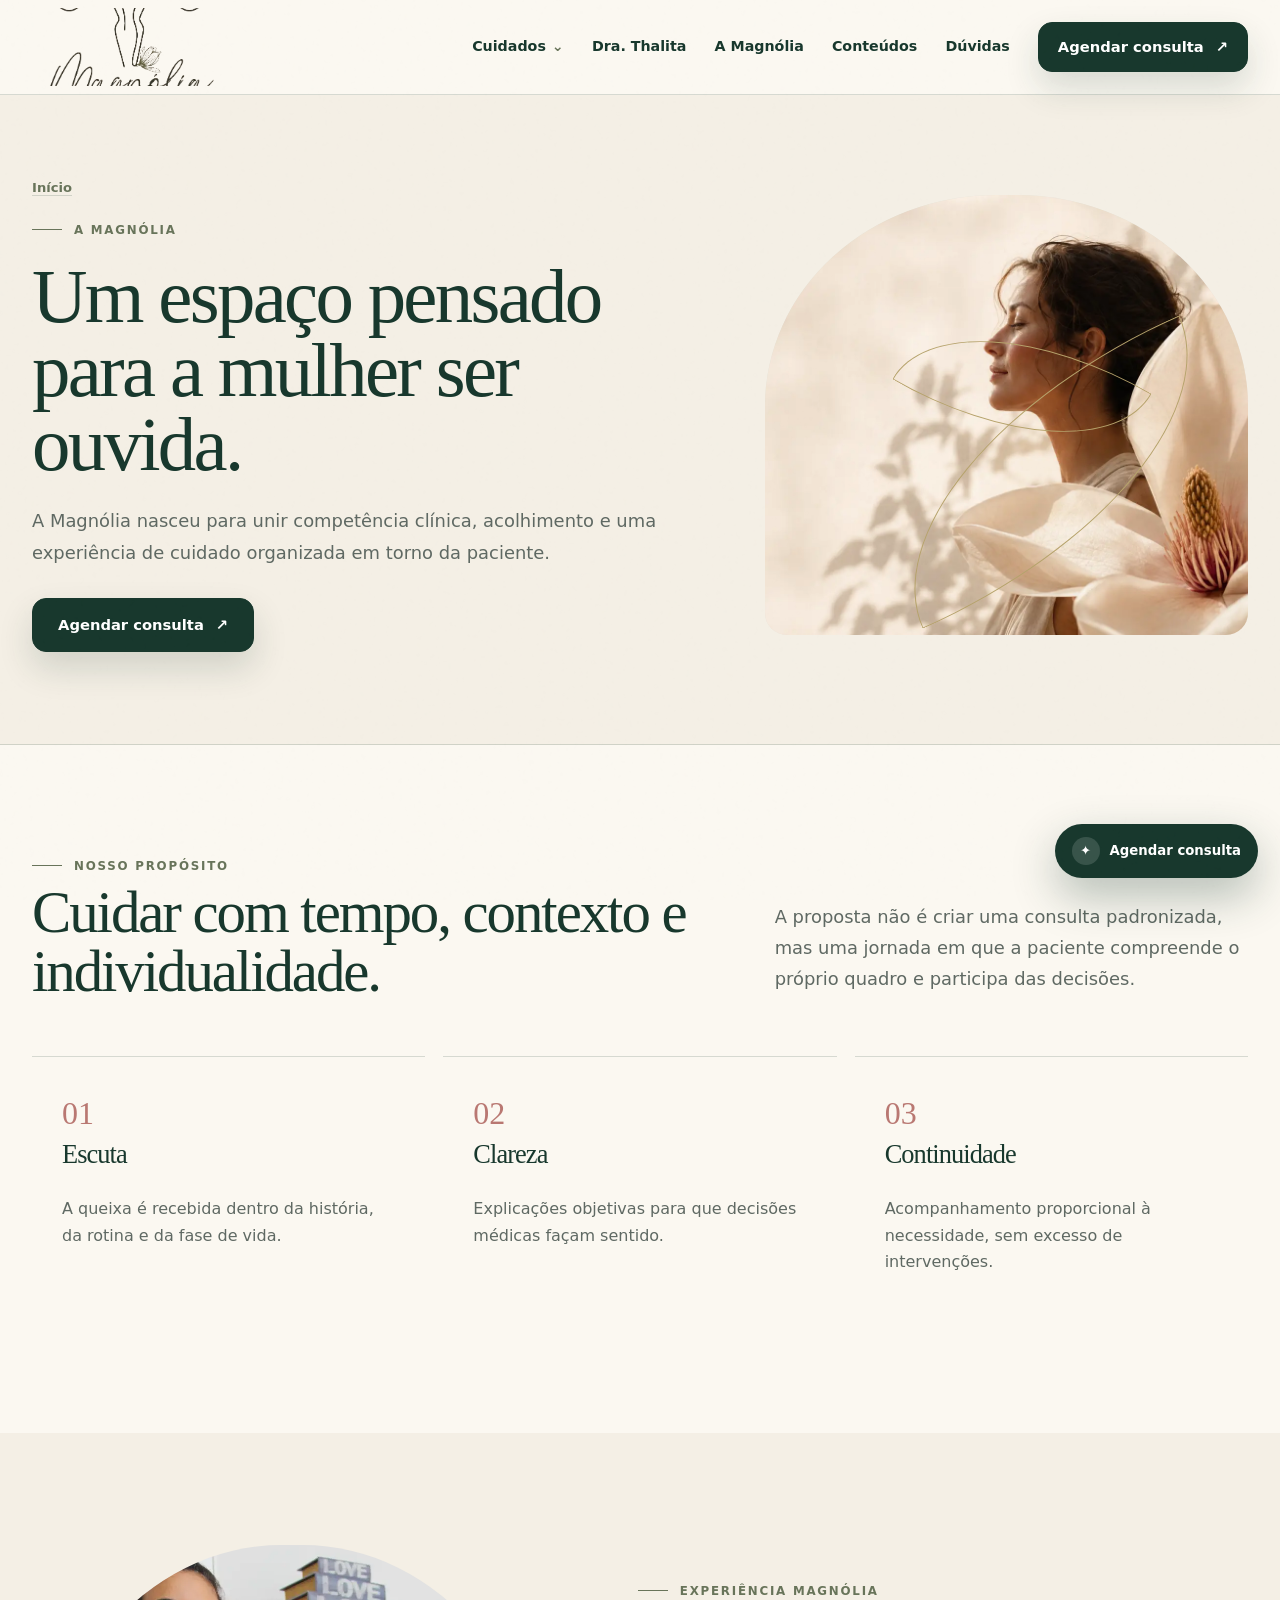
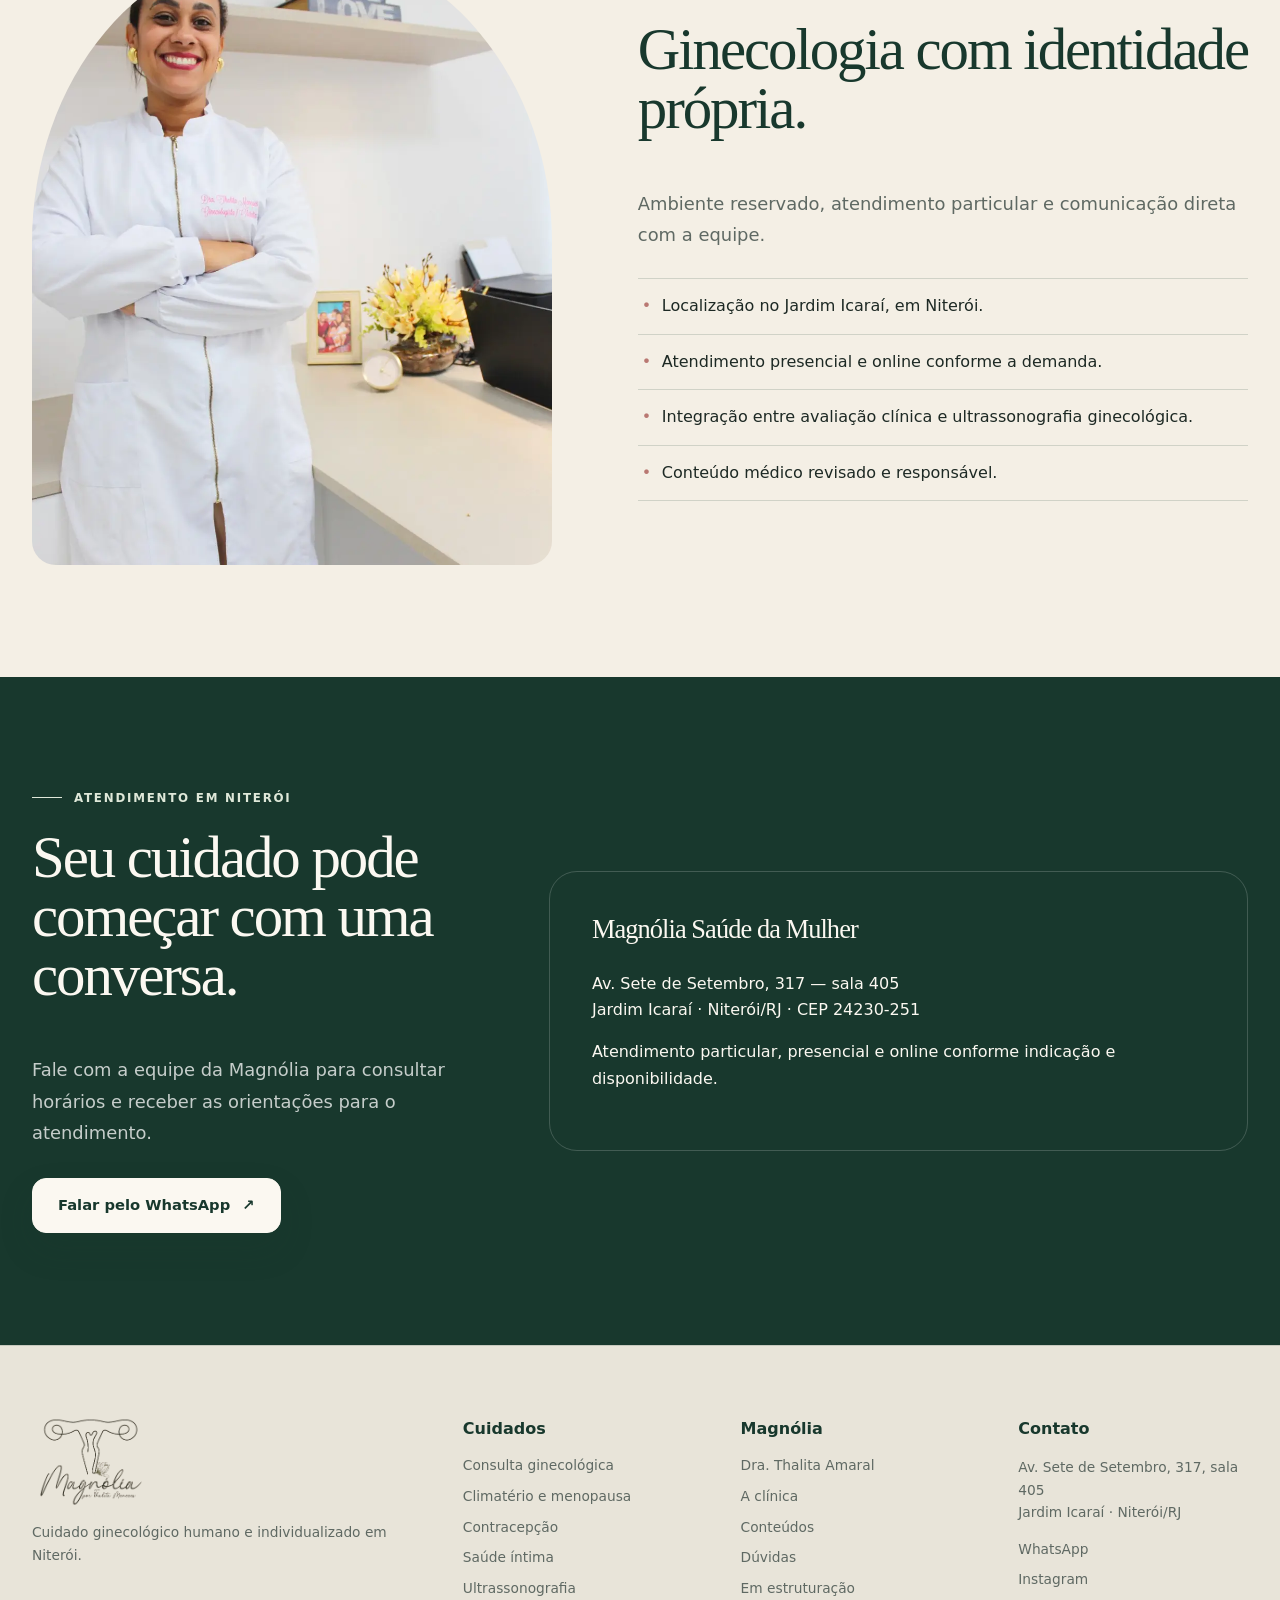
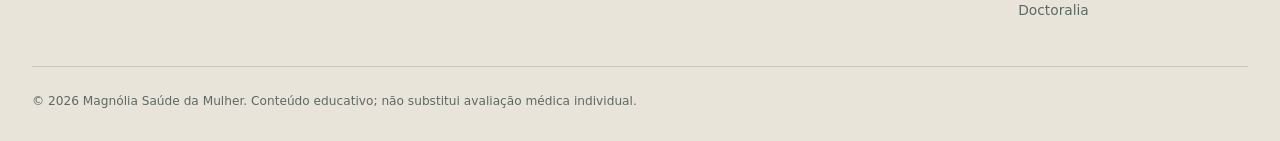
==== a-magnolia/index.html @ c6a6a54b "feat: prototipo botanico completo 2026" ====
<!doctype html>
<html lang="pt-BR">
<head>
  <meta charset="utf-8">
  <meta name="viewport" content="width=device-width, initial-scale=1">
  <title>A Magnólia Saúde da Mulher | Niterói</title>
  <meta name="description" content="Conheça a Magnólia Saúde da Mulher, clínica ginecológica em Niterói criada para oferecer cuidado humano, claro e individualizado.">
  <meta name="robots" content="index, follow">
  <meta name="theme-color" content="#18382d">
  <link rel="canonical" href="https://magnoliasdm.com.br/a-magnolia/">
  <link rel="icon" href="/favicon.svg" type="image/svg+xml">
  <link rel="stylesheet" href="/assets/site.css">
  
</head>
<body>

  <header class="site-header">
    <div class="shell nav-bar">
      <a class="brand" href="/" aria-label="Magnólia — Saúde da Mulher, página inicial">
        <img src="/log_marca_contorno.png" alt="Magnólia por Thalita Menezes" width="527" height="413">
      </a>
      <nav class="desktop-nav" aria-label="Navegação principal">
        <details class="nav-dropdown">
          <summary>Cuidados</summary>
          <div class="nav-dropdown-menu">
            <a href="/cuidados/">Todos os cuidados</a>
            <a href="/cuidados/consulta-ginecologica/">Consulta ginecológica</a>
            <a href="/cuidados/climaterio-menopausa/">Climatério e menopausa</a>
            <a href="/cuidados/contracepcao/">Contracepção</a>
            <a href="/cuidados/saude-intima/">Saúde íntima</a>
            <a href="/cuidados/ultrassonografia/">Ultrassonografia</a>
          </div>
        </details>
        <a href="/dra-thalita-amaral/">Dra. Thalita</a>
        <a href="/a-magnolia/">A Magnólia</a>
        <a href="/conteudos/">Conteúdos</a>
        <a href="/duvidas/">Dúvidas</a>
      </nav>
      <a class="button button--small" href="https://wa.me/5521990368159?text=Ol%C3%A1%2C%20gostaria%20de%20agendar%20uma%20consulta%20com%20a%20Dra.%20Thalita." target="_blank" rel="noopener noreferrer">Agendar consulta <span aria-hidden="true">↗</span></a>
      <button class="mobile-toggle" type="button" data-menu-button aria-expanded="false" aria-controls="mobile-menu">Menu</button>
    </div>
    <nav class="mobile-panel" id="mobile-menu" data-mobile-panel aria-label="Navegação em dispositivos móveis">
      <a href="/cuidados/">Cuidados</a>
      <a href="/dra-thalita-amaral/">Dra. Thalita</a>
      <a href="/a-magnolia/">A Magnólia</a>
      <a href="/conteudos/">Conteúdos</a>
      <a href="/duvidas/">Dúvidas</a>
      <a href="/em-estruturacao/">Em estruturação</a>
      <a href="https://wa.me/5521990368159?text=Ol%C3%A1%2C%20gostaria%20de%20agendar%20uma%20consulta%20com%20a%20Dra.%20Thalita." target="_blank" rel="noopener noreferrer">Agendar consulta</a>
    </nav>
  </header>
<main><section class="page-hero">
    <div class="shell page-hero-grid">
      <div data-reveal>
        <div class="breadcrumb"><a href="/">Início</a></div>
        <p class="eyebrow">A Magnólia</p>
        <h1>Um espaço pensado para a mulher ser ouvida.</h1>
        <p class="lead">A Magnólia nasceu para unir competência clínica, acolhimento e uma experiência de cuidado organizada em torno da paciente.</p>
        <div class="actions"><a class="button" href="https://wa.me/5521990368159?text=Ol%C3%A1%2C%20gostaria%20de%20agendar%20uma%20consulta%20com%20a%20Dra.%20Thalita." target="_blank" rel="noopener noreferrer">Agendar consulta <span aria-hidden="true">↗</span></a></div>
      </div>
      <div class="page-hero-visual" data-reveal><img src="/hero-sensorial.webp" alt="" width="900" height="900"></div>
    </div>
  </section>
    <section class="section"><div class="shell heading-row"><div><p class="eyebrow">Nosso propósito</p><h2>Cuidar com tempo, contexto e individualidade.</h2></div><p class="lead">A proposta não é criar uma consulta padronizada, mas uma jornada em que a paciente compreende o próprio quadro e participa das decisões.</p></div><div class="shell values-grid"><div class="value-card" data-reveal><span>01</span><h3>Escuta</h3><p class="muted">A queixa é recebida dentro da história, da rotina e da fase de vida.</p></div><div class="value-card" data-reveal><span>02</span><h3>Clareza</h3><p class="muted">Explicações objetivas para que decisões médicas façam sentido.</p></div><div class="value-card" data-reveal><span>03</span><h3>Continuidade</h3><p class="muted">Acompanhamento proporcional à necessidade, sem excesso de intervenções.</p></div></div></section>
    <section class="section section--soft"><div class="shell about-grid"><div class="about-photo" data-reveal><img src="/dra-thalita.webp" alt="Dra. Thalita Amaral no espaço da Magnólia" width="999" height="1500" loading="lazy"></div><div data-reveal><p class="eyebrow">Experiência Magnólia</p><h2>Ginecologia com identidade própria.</h2><p class="lead">Ambiente reservado, atendimento particular e comunicação direta com a equipe.</p><ul class="fact-list"><li>Localização no Jardim Icaraí, em Niterói.</li><li>Atendimento presencial e online conforme a demanda.</li><li>Integração entre avaliação clínica e ultrassonografia ginecológica.</li><li>Conteúdo médico revisado e responsável.</li></ul></div></div></section>
    <section class="section section--forest">
    <div class="shell contact-grid">
      <div data-reveal>
        <p class="eyebrow eyebrow--light">Atendimento em Niterói</p>
        <h2>Seu cuidado pode começar com uma conversa.</h2>
        <p class="lead">Fale com a equipe da Magnólia para consultar horários e receber as orientações para o atendimento.</p>
        <div class="actions"><a class="button button--light" href="https://wa.me/5521990368159?text=Ol%C3%A1%2C%20gostaria%20de%20agendar%20uma%20consulta%20com%20a%20Dra.%20Thalita." target="_blank" rel="noopener noreferrer">Falar pelo WhatsApp <span aria-hidden="true">↗</span></a></div>
      </div>
      <div class="contact-card" data-reveal>
        <h3>Magnólia Saúde da Mulher</h3>
        <p>Av. Sete de Setembro, 317 — sala 405<br>Jardim Icaraí · Niterói/RJ · CEP 24230-251</p>
        <p>Atendimento particular, presencial e online conforme indicação e disponibilidade.</p>
      </div>
    </div>
  </section></main>

  <footer class="site-footer">
    <div class="shell footer-grid">
      <div class="footer-brand">
        <img src="/log_marca_contorno.png" alt="Magnólia por Thalita Menezes" width="527" height="413" loading="lazy">
        <p>Cuidado ginecológico humano e individualizado em Niterói.</p>
      </div>
      <div>
        <strong>Cuidados</strong>
        <div class="footer-links">
          <a href="/cuidados/consulta-ginecologica/">Consulta ginecológica</a>
          <a href="/cuidados/climaterio-menopausa/">Climatério e menopausa</a>
          <a href="/cuidados/contracepcao/">Contracepção</a>
          <a href="/cuidados/saude-intima/">Saúde íntima</a>
          <a href="/cuidados/ultrassonografia/">Ultrassonografia</a>
        </div>
      </div>
      <div>
        <strong>Magnólia</strong>
        <div class="footer-links">
          <a href="/dra-thalita-amaral/">Dra. Thalita Amaral</a>
          <a href="/a-magnolia/">A clínica</a>
          <a href="/conteudos/">Conteúdos</a>
          <a href="/duvidas/">Dúvidas</a>
          <a href="/em-estruturacao/">Em estruturação</a>
        </div>
      </div>
      <div>
        <strong>Contato</strong>
        <p>Av. Sete de Setembro, 317, sala 405<br>Jardim Icaraí · Niterói/RJ</p>
        <div class="footer-links">
          <a href="https://wa.me/5521990368159?text=Ol%C3%A1%2C%20gostaria%20de%20agendar%20uma%20consulta%20com%20a%20Dra.%20Thalita." target="_blank" rel="noopener noreferrer">WhatsApp</a>
          <a href="https://www.instagram.com/magnoliaporthalita" target="_blank" rel="noopener noreferrer">Instagram</a>
          <a href="https://www.doctoralia.com.br/thalita-menezes-2/ginecologista/niteroi" target="_blank" rel="noopener noreferrer">Doctoralia</a>
        </div>
      </div>
    </div>
    <div class="shell footer-legal">© <span data-year>2026</span> Magnólia Saúde da Mulher. Conteúdo educativo; não substitui avaliação médica individual.</div>
  </footer>
  <a class="floating-whatsapp" href="https://wa.me/5521990368159?text=Ol%C3%A1%2C%20gostaria%20de%20agendar%20uma%20consulta%20com%20a%20Dra.%20Thalita." target="_blank" rel="noopener noreferrer" aria-label="Agendar consulta pelo WhatsApp"><span>✦</span> Agendar consulta</a>
<script src="/assets/site.js" defer></script>
</body>
</html>
---- assets/site.css ----
:root {
  --cream: #f4efe5;
  --ivory: #fbf8f1;
  --paper: #fffdf8;
  --forest: #18382d;
  --forest-soft: #28483c;
  --olive: #68745a;
  --sage: #aab39a;
  --sage-light: #dfe4d7;
  --petal: #d9a9a2;
  --petal-deep: #b97872;
  --gold: #b6a36c;
  --ink: #1d2924;
  --muted: #5f6963;
  --line: rgba(24, 56, 45, .16);
  --serif: "Iowan Old Style", "Palatino Linotype", "Book Antiqua", Palatino, Georgia, serif;
  --sans: Inter, ui-sans-serif, system-ui, -apple-system, BlinkMacSystemFont, "Segoe UI", sans-serif;
  --shadow: 0 30px 80px rgba(24, 56, 45, .12);
}

* { box-sizing: border-box; }
html { scroll-behavior: smooth; }
body {
  margin: 0;
  color: var(--ink);
  background: var(--ivory);
  font-family: var(--sans);
  line-height: 1.65;
  text-rendering: optimizeLegibility;
}
body::before {
  content: "";
  position: fixed;
  inset: 0;
  pointer-events: none;
  z-index: 1000;
  opacity: .18;
  background-image: url("data:image/svg+xml,%3Csvg viewBox='0 0 180 180' xmlns='http://www.w3.org/2000/svg'%3E%3Cfilter id='n'%3E%3CfeTurbulence type='fractalNoise' baseFrequency='.8' numOctaves='2' stitchTiles='stitch'/%3E%3C/filter%3E%3Crect width='100%25' height='100%25' filter='url(%23n)' opacity='.045'/%3E%3C/svg%3E");
}
a { color: inherit; text-decoration: none; }
img { display: block; max-width: 100%; }
button { font: inherit; }
:focus-visible { outline: 3px solid var(--petal-deep); outline-offset: 4px; }

.shell { width: min(1240px, calc(100% - 64px)); margin-inline: auto; }
.narrow { width: min(820px, 100%); }
.section { padding: 112px 0; }
.section--soft { background: var(--cream); }
.section--forest { background: var(--forest); color: var(--ivory); }
.section--line { border-block: 1px solid var(--line); }
.eyebrow {
  margin: 0 0 20px;
  color: var(--olive);
  font-size: .74rem;
  font-weight: 800;
  letter-spacing: .15em;
  text-transform: uppercase;
}
.eyebrow::before { content: ""; width: 30px; height: 1px; margin: 0 12px 4px 0; display: inline-block; background: currentColor; }
.eyebrow--light { color: #dfe8d9; }
h1, h2, h3, .display {
  margin-top: 0;
  color: var(--forest);
  font-family: var(--serif);
  font-weight: 500;
  letter-spacing: -.035em;
}
h1 { font-size: clamp(3.45rem, 6vw, 6.25rem); line-height: .96; }
h2 { font-size: clamp(2.55rem, 4.6vw, 4.65rem); line-height: 1; }
h3 { font-size: 1.65rem; line-height: 1.15; }
.section--forest h1, .section--forest h2, .section--forest h3 { color: var(--ivory); }
.lead { color: var(--muted); font-size: 1.12rem; line-height: 1.75; }
.section--forest .lead { color: rgba(255,255,255,.75); }
.muted { color: var(--muted); }

.site-header {
  position: sticky;
  inset: 0 0 auto;
  z-index: 80;
  background: rgba(251, 248, 241, .9);
  border-bottom: 1px solid var(--line);
  backdrop-filter: blur(18px);
}
.nav-bar { min-height: 94px; display: flex; align-items: center; gap: 28px; }
.brand { width: 214px; height: 78px; margin-right: auto; display: flex; align-items: center; overflow: hidden; }
.brand img { width: 194px; height: auto; object-fit: contain; }
.desktop-nav { display: flex; align-items: center; gap: clamp(18px, 2.2vw, 34px); }
.desktop-nav > a, .nav-dropdown > summary { color: var(--forest); font-size: .89rem; font-weight: 650; cursor: pointer; list-style: none; }
.nav-dropdown { position: relative; }
.nav-dropdown summary::-webkit-details-marker { display: none; }
.nav-dropdown summary::after { content: "⌄"; margin-left: 6px; color: var(--olive); }
.nav-dropdown-menu {
  position: absolute;
  top: 36px;
  left: -24px;
  width: 280px;
  padding: 14px;
  background: var(--paper);
  border: 1px solid var(--line);
  box-shadow: var(--shadow);
}
.nav-dropdown-menu a { display: block; padding: 10px 12px; border-bottom: 1px solid var(--line); font-size: .86rem; }
.nav-dropdown-menu a:last-child { border-bottom: 0; }
.mobile-toggle { display: none; width: 48px; height: 48px; border: 1px solid var(--line); color: var(--forest); background: transparent; }
.mobile-panel { display: none; }

.button {
  min-height: 54px;
  padding: 14px 25px;
  display: inline-flex;
  align-items: center;
  justify-content: center;
  gap: 12px;
  border: 1px solid var(--forest);
  border-radius: 14px;
  color: white;
  background: var(--forest);
  font-size: .92rem;
  font-weight: 750;
  box-shadow: 0 16px 34px rgba(24,56,45,.16);
  transition: transform .2s ease, background .2s ease, box-shadow .2s ease;
}
.button:hover { background: var(--forest-soft); transform: translateY(-2px); box-shadow: 0 20px 42px rgba(24,56,45,.22); }
.button--small { min-height: 48px; padding: 12px 19px; }
.button--ghost { color: var(--forest); background: transparent; box-shadow: none; }
.button--light { color: var(--forest); background: var(--ivory); border-color: var(--ivory); }
.text-link { display: inline-flex; gap: 10px; align-items: center; padding-bottom: 4px; border-bottom: 1px solid currentColor; color: var(--forest); font-weight: 750; }
.actions { display: flex; flex-wrap: wrap; gap: 16px; margin-top: 30px; }

.hero { min-height: calc(100vh - 94px); overflow: hidden; display: grid; align-items: center; }
.hero-grid { display: grid; grid-template-columns: .9fr 1.1fr; align-items: center; gap: 56px; padding: 52px 0 66px; }
.hero-copy { position: relative; z-index: 3; }
.hero-copy h1 { margin-bottom: 26px; }
.hero-copy .lead { max-width: 620px; }
.care-pill { width: fit-content; margin-bottom: 26px; padding: 10px 17px; border: 1px solid rgba(104,116,90,.5); border-radius: 999px; color: var(--olive); font-size: .82rem; font-weight: 700; }
.credentials { margin-top: 30px; color: var(--olive); font-size: .82rem; font-weight: 700; letter-spacing: .05em; }
.hero-art { min-height: 690px; position: relative; display: flex; align-items: center; }
.hero-art::before { content: ""; position: absolute; width: 74%; aspect-ratio: 1; right: -10%; top: 2%; border-radius: 50%; background: var(--sage-light); }
.hero-art::after { content: ""; position: absolute; width: 220px; height: 420px; left: -35px; bottom: 40px; border-radius: 100% 0; border: 1px solid rgba(182,163,108,.58); transform: rotate(18deg); }
.hero-image-frame { position: relative; z-index: 2; width: 100%; height: 640px; overflow: hidden; border-radius: 48% 48% 24px 24px; box-shadow: var(--shadow); }
.hero-image-frame img { width: 100%; height: 100%; object-fit: cover; object-position: 62% center; }
.botanical-line { position: absolute; z-index: 3; left: -12px; bottom: 46px; width: 180px; opacity: .72; filter: sepia(1) saturate(.55); }

.trust-strip { padding: 28px 0; border-block: 1px solid var(--line); background: var(--paper); }
.trust-row { display: flex; align-items: center; justify-content: center; flex-wrap: wrap; gap: 24px 46px; }
.trust-item { display: flex; gap: 12px; align-items: center; color: var(--forest); font-size: .87rem; font-weight: 700; }
.trust-item span { width: 33px; height: 33px; border-radius: 50%; display: grid; place-items: center; background: var(--sage-light); }

.heading-row { display: grid; grid-template-columns: 1.05fr .75fr; gap: 80px; align-items: end; margin-bottom: 54px; }
.heading-row h2 { margin-bottom: 0; }
.heading-row p { margin: 0 0 7px; }
.care-grid { display: grid; grid-template-columns: repeat(12, 1fr); gap: 18px; }
.care-card {
  position: relative;
  min-height: 290px;
  padding: 30px;
  overflow: hidden;
  border: 1px solid var(--line);
  border-radius: 26px;
  background: rgba(255,255,255,.44);
  transition: transform .24s ease, background .24s ease, box-shadow .24s ease;
}
.care-card:hover { transform: translateY(-5px); background: var(--paper); box-shadow: 0 24px 58px rgba(24,56,45,.10); }
.care-card:nth-child(1), .care-card:nth-child(2) { grid-column: span 6; }
.care-card:nth-child(n+3) { grid-column: span 4; }
.care-card__number { display: block; margin-bottom: 62px; color: var(--olive); font-family: var(--serif); }
.care-card p { color: var(--muted); font-size: .92rem; }
.care-card__arrow { position: absolute; right: 28px; top: 26px; color: var(--forest); font-size: 1.3rem; }
.care-card--accent { background: var(--forest); }
.care-card--accent h3, .care-card--accent p, .care-card--accent .care-card__number, .care-card--accent .care-card__arrow { color: var(--ivory); }

.journey-grid { display: grid; grid-template-columns: .75fr 1.25fr; gap: 90px; align-items: start; }
.journey-intro { position: sticky; top: 140px; }
.journey-list { counter-reset: step; }
.journey-step { counter-increment: step; display: grid; grid-template-columns: 72px 1fr; gap: 24px; padding: 30px 0; border-top: 1px solid rgba(255,255,255,.2); }
.journey-step:last-child { border-bottom: 1px solid rgba(255,255,255,.2); }
.journey-step::before { content: counter(step, decimal-leading-zero); width: 50px; height: 50px; display: grid; place-items: center; border: 1px solid rgba(255,255,255,.35); border-radius: 50%; font-family: var(--serif); }
.journey-step p { margin: 0; color: rgba(255,255,255,.72); }

.doctor-grid { display: grid; grid-template-columns: .86fr 1.14fr; gap: 88px; align-items: center; }
.doctor-photo { position: relative; padding: 0 0 46px 42px; }
.doctor-photo::before { content: ""; position: absolute; inset: 45px 42px 0 0; border-radius: 48% 48% 20px 20px; background: var(--petal); opacity: .5; }
.doctor-photo img { position: relative; width: 100%; height: 650px; object-fit: cover; object-position: 50% 20%; border-radius: 48% 48% 18px 18px; filter: saturate(.84) contrast(.98); }
.doctor-note { position: absolute; right: 0; bottom: 0; max-width: 320px; padding: 22px; background: var(--forest); color: var(--ivory); box-shadow: var(--shadow); }
.doctor-note strong { display: block; font-family: var(--serif); font-size: 1.35rem; font-weight: 500; }
.fact-list { margin: 28px 0; padding: 0; list-style: none; border-top: 1px solid var(--line); }
.fact-list li { padding: 14px 0 14px 24px; border-bottom: 1px solid var(--line); position: relative; }
.fact-list li::before { content: "•"; position: absolute; left: 4px; color: var(--petal-deep); }

.content-grid { display: grid; grid-template-columns: repeat(3, 1fr); gap: 22px; }
.content-card { border: 1px solid var(--line); border-radius: 24px; overflow: hidden; background: var(--paper); }
.content-card__visual { height: 220px; position: relative; overflow: hidden; background: linear-gradient(140deg, var(--sage-light), var(--cream)); }
.content-card__visual::before, .content-card__visual::after { content: ""; position: absolute; border: 1px solid var(--gold); border-radius: 100% 0; transform: rotate(25deg); }
.content-card__visual::before { width: 180px; height: 90px; right: -30px; bottom: 18px; }
.content-card__visual::after { width: 120px; height: 60px; right: 48px; bottom: 72px; }
.content-card__body { padding: 26px; }
.content-card__body small { color: var(--olive); font-weight: 750; text-transform: uppercase; letter-spacing: .08em; }
.content-card h3 { margin: 13px 0 12px; }

.soon-panel { position: relative; overflow: hidden; padding: 72px; border-radius: 34px; background: var(--forest); color: var(--ivory); }
.soon-panel::after { content: ""; position: absolute; width: 430px; height: 210px; right: -130px; bottom: -80px; border: 1px solid rgba(255,255,255,.24); border-radius: 100% 0; transform: rotate(-20deg); }
.soon-panel h2 { max-width: 850px; color: var(--ivory); }
.soon-panel p { max-width: 780px; color: rgba(255,255,255,.72); }
.soon-tags { display: flex; flex-wrap: wrap; gap: 10px; margin: 28px 0; }
.soon-tags span { padding: 9px 17px; border: 1px solid rgba(255,255,255,.28); border-radius: 999px; }

.faq-grid { display: grid; grid-template-columns: .72fr 1.28fr; gap: 90px; align-items: start; }
.faq-intro { position: sticky; top: 140px; }
.faq-list details { padding: 25px 0; border-top: 1px solid var(--line); }
.faq-list details:last-child { border-bottom: 1px solid var(--line); }
.faq-list summary { display: flex; justify-content: space-between; gap: 18px; cursor: pointer; list-style: none; color: var(--forest); font-family: var(--serif); font-size: 1.42rem; font-weight: 600; }
.faq-list summary::-webkit-details-marker { display: none; }
.faq-list summary span { font-family: var(--sans); font-weight: 300; transition: transform .2s ease; }
.faq-list details[open] summary span { transform: rotate(45deg); }
.faq-list p { max-width: 730px; margin: 16px 0 0; color: var(--muted); }

.contact-grid { display: grid; grid-template-columns: .78fr 1.22fr; gap: 70px; align-items: center; }
.contact-card { padding: 42px; border: 1px solid rgba(255,255,255,.18); border-radius: 28px; }
.contact-map { min-height: 480px; overflow: hidden; border-radius: 32px; background: var(--sage-light); }
.contact-map iframe { width: 100%; height: 480px; border: 0; filter: saturate(.55) sepia(.12); }

.page-hero { padding: 82px 0 92px; overflow: hidden; background: var(--cream); border-bottom: 1px solid var(--line); }
.page-hero-grid { display: grid; grid-template-columns: 1fr .75fr; gap: 90px; align-items: center; }
.page-hero h1 { margin-bottom: 24px; }
.page-hero-visual { position: relative; min-height: 440px; border-radius: 48% 48% 22px 22px; background: linear-gradient(145deg, var(--sage-light), #f3e3dc); }
.page-hero-visual::before, .page-hero-visual::after { content: ""; position: absolute; border: 1px solid var(--gold); border-radius: 100% 0; }
.page-hero-visual::before { width: 360px; height: 180px; right: 16px; bottom: 72px; transform: rotate(-24deg); }
.page-hero-visual::after { width: 230px; height: 115px; right: 110px; bottom: 190px; transform: rotate(30deg); }
.page-hero-visual img { width: 100%; height: 100%; min-height: 440px; object-fit: cover; border-radius: inherit; }
.breadcrumb { margin-bottom: 22px; color: var(--olive); font-size: .82rem; font-weight: 700; }
.breadcrumb a { border-bottom: 1px solid var(--line); }
.service-index { display: grid; grid-template-columns: repeat(2, 1fr); gap: 20px; }
.service-index .care-card { min-height: 250px; }
.service-index .care-card { grid-column: auto !important; }
.symptom-row { display: flex; flex-wrap: wrap; gap: 10px; }
.symptom-row a, .symptom-row span { padding: 10px 16px; border: 1px solid var(--line); border-radius: 999px; color: var(--forest); background: rgba(255,255,255,.5); font-size: .86rem; font-weight: 650; }

.service-layout { display: grid; grid-template-columns: .72fr 1.28fr; gap: 90px; align-items: start; }
.service-aside { position: sticky; top: 130px; padding: 28px; border-radius: 22px; background: var(--cream); border: 1px solid var(--line); }
.service-aside strong { display: block; margin-bottom: 14px; color: var(--forest); font-family: var(--serif); font-size: 1.3rem; }
.service-aside a { display: block; padding: 9px 0; border-bottom: 1px solid var(--line); color: var(--muted); font-size: .9rem; }
.service-copy h2 { margin: 54px 0 22px; font-size: clamp(2.15rem, 3vw, 3.3rem); }
.service-copy h2:first-child { margin-top: 0; }
.service-copy h3 { margin: 34px 0 12px; }
.service-copy p, .service-copy li { color: var(--muted); }
.service-copy ul { padding-left: 20px; }
.answer-box { margin: 30px 0; padding: 30px; border-left: 3px solid var(--petal-deep); background: var(--cream); }
.answer-box strong { display: block; margin-bottom: 7px; color: var(--forest); font-family: var(--serif); font-size: 1.35rem; }
.process-grid { display: grid; grid-template-columns: repeat(3, 1fr); gap: 18px; margin-top: 28px; }
.process-card { padding: 25px; border: 1px solid var(--line); border-radius: 20px; background: var(--paper); }
.process-card span { color: var(--petal-deep); font-family: var(--serif); }
.process-card h3 { margin: 24px 0 10px; font-size: 1.35rem; }

.about-grid { display: grid; grid-template-columns: .92fr 1.08fr; gap: 86px; align-items: center; }
.about-photo { min-height: 620px; overflow: hidden; border-radius: 48% 48% 24px 24px; }
.about-photo img { width: 100%; height: 620px; object-fit: cover; object-position: 50% 20%; }
.values-grid { display: grid; grid-template-columns: repeat(3, 1fr); gap: 18px; }
.value-card { padding: 30px; border-top: 1px solid var(--line); }
.value-card span { color: var(--petal-deep); font-family: var(--serif); font-size: 2rem; }
.article-list { display: grid; grid-template-columns: repeat(2, 1fr); gap: 22px; }
.article-card { min-height: 300px; padding: 34px; display: flex; flex-direction: column; border: 1px solid var(--line); border-radius: 25px; background: var(--paper); }
.article-card small { color: var(--olive); text-transform: uppercase; letter-spacing: .1em; font-weight: 750; }
.article-card h2 { margin: 38px 0 14px; font-size: 2.2rem; }
.article-card .text-link { margin-top: auto; align-self: flex-start; }

.site-footer { padding: 70px 0 30px; background: #e8e4d9; border-top: 1px solid var(--line); }
.footer-grid { display: grid; grid-template-columns: 1.25fr .75fr .75fr .75fr; gap: 48px; }
.footer-brand img { width: 205px; height: 92px; object-fit: contain; object-position: left center; }
.footer-grid strong { color: var(--forest); }
.footer-grid p, .footer-grid a { color: var(--muted); font-size: .86rem; }
.footer-links { display: grid; gap: 8px; margin-top: 12px; }
.footer-legal { margin-top: 44px; padding-top: 24px; border-top: 1px solid var(--line); color: var(--muted); font-size: .76rem; }
.floating-whatsapp { position: fixed; right: 22px; bottom: 22px; z-index: 70; padding: 13px 17px; display: flex; align-items: center; gap: 10px; border-radius: 999px; color: white; background: var(--forest); box-shadow: 0 18px 45px rgba(24,56,45,.3); font-size: .83rem; font-weight: 750; }
.floating-whatsapp span { width: 28px; height: 28px; display: grid; place-items: center; border-radius: 50%; background: rgba(255,255,255,.14); }

[data-reveal] { opacity: 0; transform: translateY(22px); transition: opacity .65s ease, transform .65s ease; }
[data-reveal].is-visible { opacity: 1; transform: none; }

@media (max-width: 1050px) {
  .desktop-nav, .nav-bar > .button { display: none; }
  .mobile-toggle { display: grid; place-items: center; }
  .mobile-panel { position: fixed; inset: 94px 0 auto; padding: 20px 32px 30px; background: var(--paper); border-bottom: 1px solid var(--line); box-shadow: var(--shadow); }
  .mobile-panel.is-open { display: grid; gap: 8px; }
  .mobile-panel a { padding: 12px 0; border-bottom: 1px solid var(--line); color: var(--forest); font-weight: 700; }
  .hero-grid { grid-template-columns: 1fr 1fr; gap: 30px; }
  .hero-art { min-height: 590px; }
  .hero-image-frame { height: 560px; }
  .care-card:nth-child(n) { grid-column: span 6; }
  .footer-grid { grid-template-columns: 1.2fr 1fr 1fr; }
  .footer-grid > :last-child { grid-column: 2 / 4; }
}

@media (max-width: 800px) {
  .shell { width: min(100% - 36px, 720px); }
  .section { padding: 78px 0; }
  .nav-bar { min-height: 78px; }
  .brand { width: 180px; height: 66px; }
  .brand img { width: 164px; }
  .mobile-panel { top: 78px; }
  .hero { min-height: auto; }
  .hero-grid, .page-hero-grid, .heading-row, .journey-grid, .doctor-grid, .faq-grid, .contact-grid, .service-layout, .about-grid { grid-template-columns: 1fr; gap: 46px; }
  .hero-art { min-height: 540px; }
  .hero-image-frame { height: 520px; }
  .heading-row { margin-bottom: 38px; }
  .journey-intro, .faq-intro, .service-aside { position: static; }
  .care-card:nth-child(n) { grid-column: span 12; }
  .content-grid, .values-grid, .process-grid { grid-template-columns: 1fr; }
  .doctor-photo img { height: 580px; }
  .soon-panel { padding: 45px 28px; }
  .service-index, .article-list { grid-template-columns: 1fr; }
  .footer-grid { grid-template-columns: 1fr 1fr; }
  .footer-grid > :last-child { grid-column: auto; }
}

@media (max-width: 520px) {
  h1 { font-size: clamp(3rem, 14vw, 4rem); }
  h2 { font-size: clamp(2.35rem, 12vw, 3.4rem); }
  .hero-art { min-height: 420px; }
  .hero-image-frame { height: 400px; }
  .botanical-line { width: 120px; }
  .doctor-photo { padding-left: 18px; }
  .doctor-photo img { height: 500px; }
  .doctor-note { max-width: 270px; }
  .footer-grid { grid-template-columns: 1fr; }
  .floating-whatsapp { right: 14px; bottom: 14px; }
}

@media (prefers-reduced-motion: reduce) {
  html { scroll-behavior: auto; }
  *, *::before, *::after { transition-duration: .01ms !important; animation-duration: .01ms !important; animation-iteration-count: 1 !important; }
  [data-reveal] { opacity: 1; transform: none; }
}
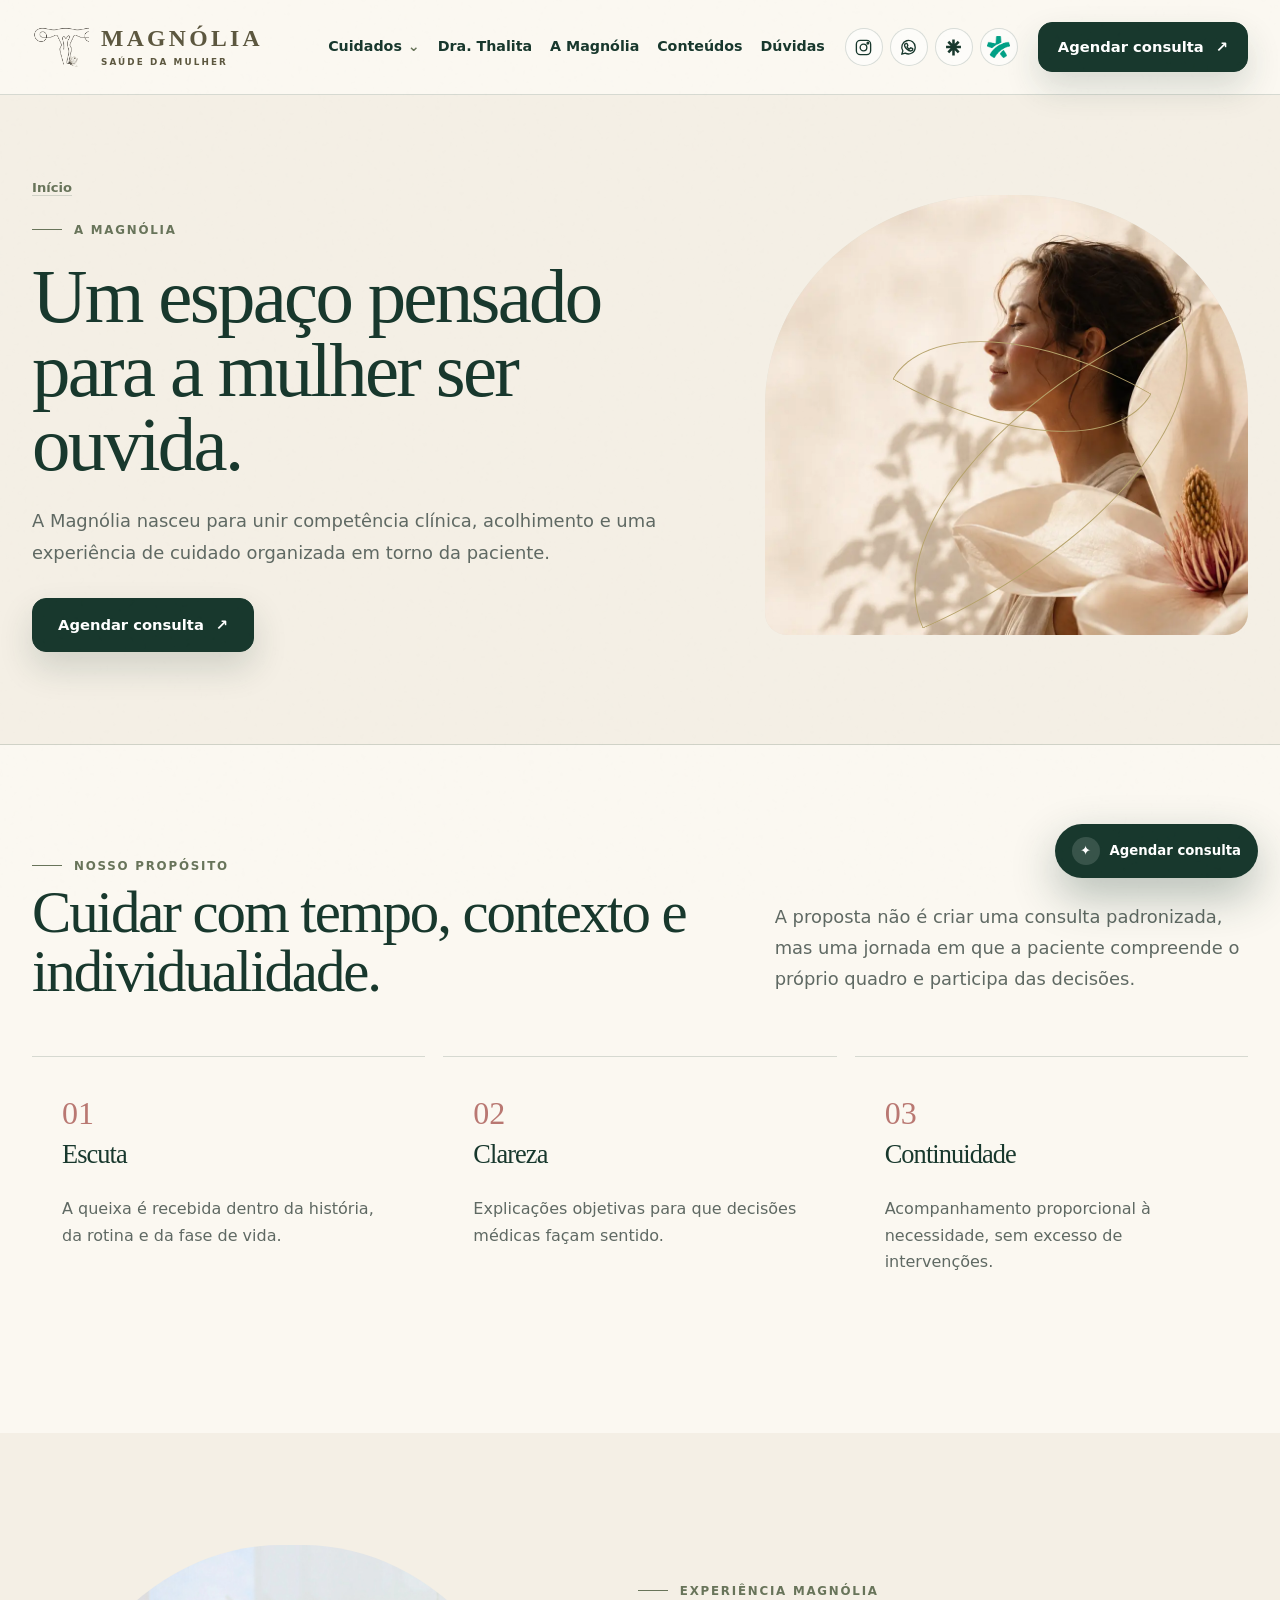
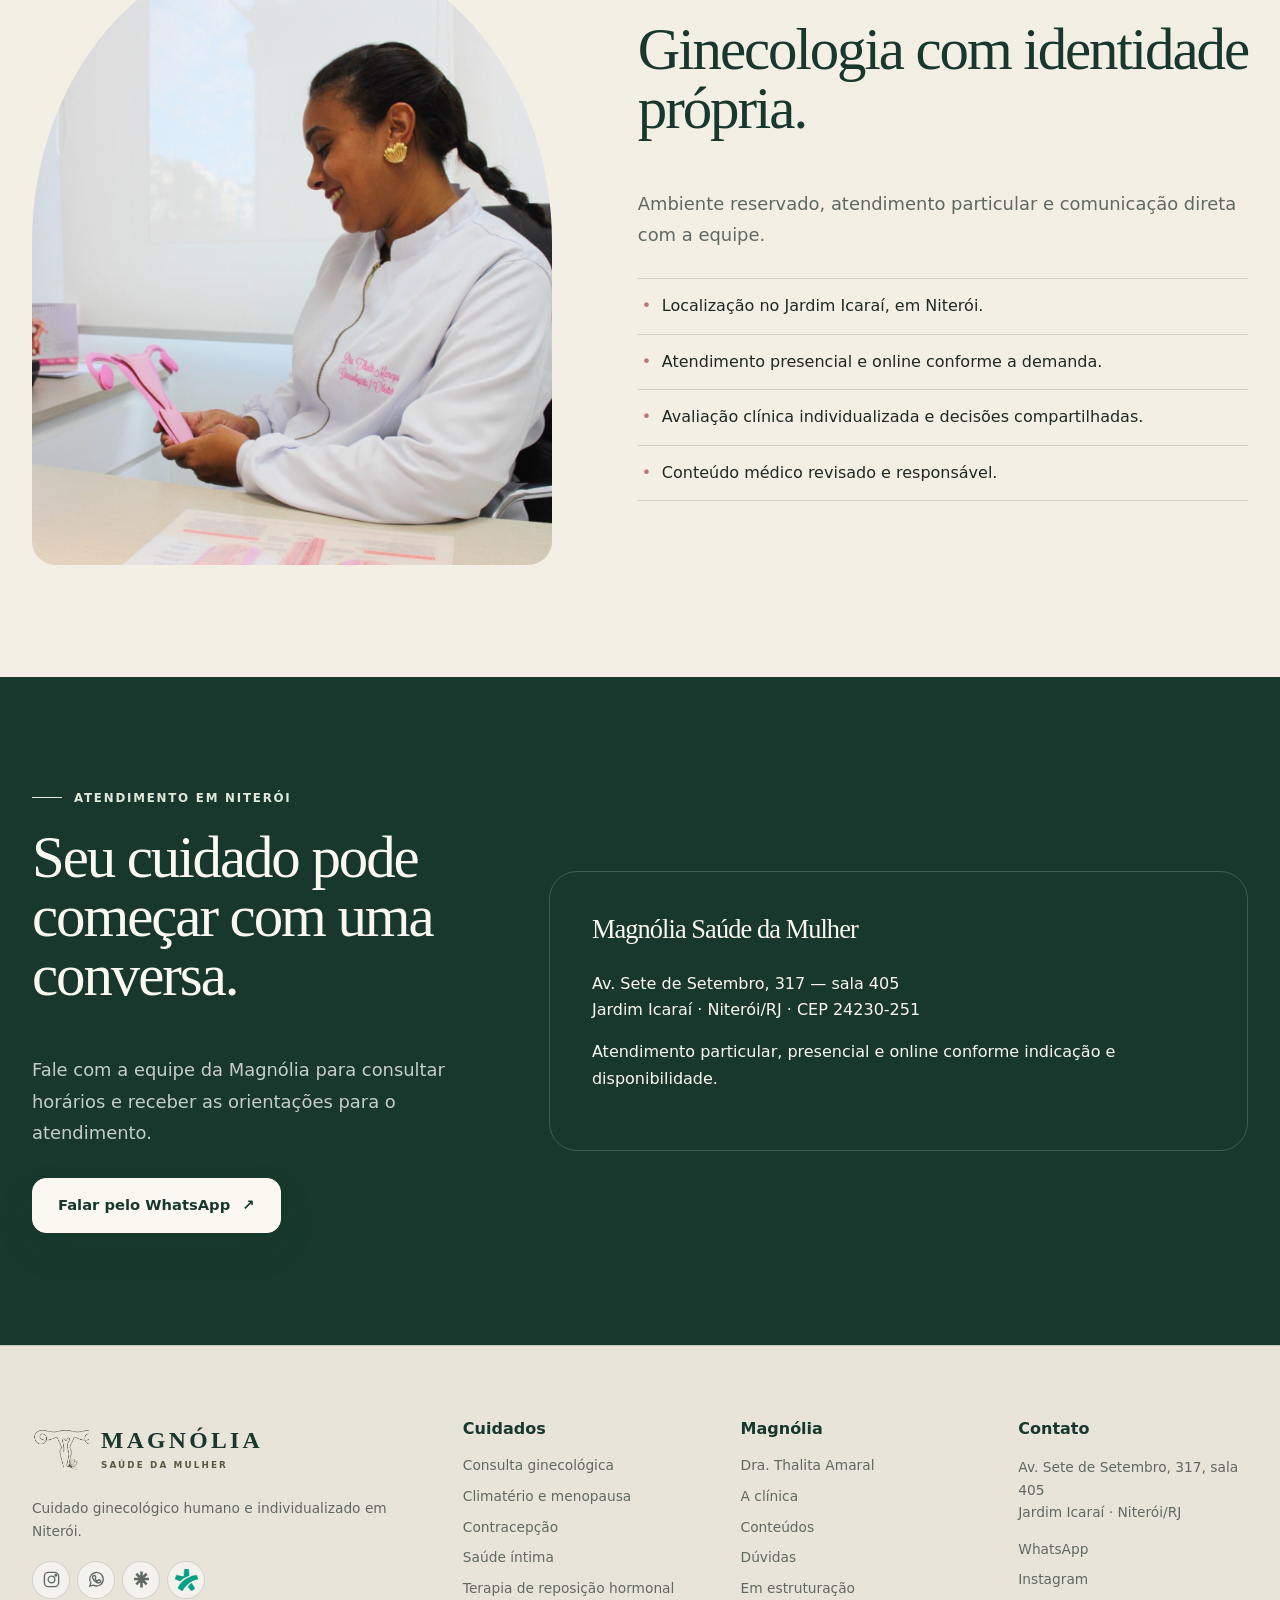
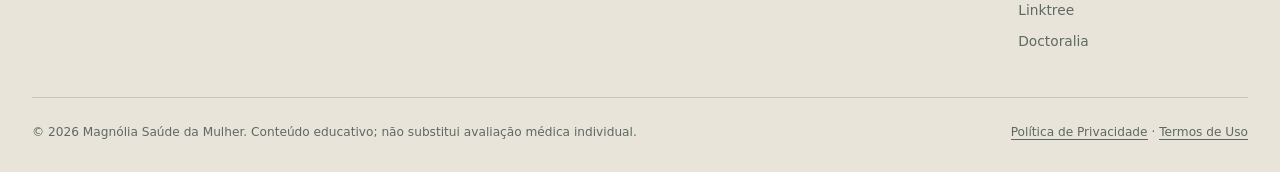
==== commit 7835550e: "fix: evita cache antigo no beta" ====
--- a/a-magnolia/index.html
+++ b/a-magnolia/index.html
@@ -9,7 +9,7 @@
   <meta name="theme-color" content="#18382d">
   <link rel="canonical" href="https://magnoliasdm.com.br/a-magnolia/">
   <link rel="icon" href="/favicon.svg" type="image/svg+xml">
-  <link rel="stylesheet" href="/assets/site.css">
+  <link rel="stylesheet" href="/assets/site.css?v=20260803-2">
   
 </head>
 <body>
@@ -17,7 +17,7 @@
   <header class="site-header">
     <div class="shell nav-bar">
       <a class="brand" href="/" aria-label="Magnólia — Saúde da Mulher, página inicial">
-        <img src="/log_marca_contorno.png" alt="Magnólia por Thalita Menezes" width="527" height="413">
+        <span class="brand-symbol"><img src="/logo_contorno.png" alt="" width="493" height="324"></span><span class="brand-copy"><strong>MAGNÓLIA</strong><small>SAÚDE DA MULHER</small></span>
       </a>
       <nav class="desktop-nav" aria-label="Navegação principal">
         <details class="nav-dropdown">
@@ -28,7 +28,7 @@
             <a href="/cuidados/climaterio-menopausa/">Climatério e menopausa</a>
             <a href="/cuidados/contracepcao/">Contracepção</a>
             <a href="/cuidados/saude-intima/">Saúde íntima</a>
-            <a href="/cuidados/ultrassonografia/">Ultrassonografia</a>
+            <a href="/cuidados/trh/">Terapia de reposição hormonal</a>
           </div>
         </details>
         <a href="/dra-thalita-amaral/">Dra. Thalita</a>
@@ -36,7 +36,13 @@
         <a href="/conteudos/">Conteúdos</a>
         <a href="/duvidas/">Dúvidas</a>
       </nav>
-      <a class="button button--small" href="https://wa.me/5521990368159?text=Ol%C3%A1%2C%20gostaria%20de%20agendar%20uma%20consulta%20com%20a%20Dra.%20Thalita." target="_blank" rel="noopener noreferrer">Agendar consulta <span aria-hidden="true">↗</span></a>
+      <div class="social-links header-socials" aria-label="Redes e perfis da Magnólia">
+    <a href="https://www.instagram.com/magnoliaporthalita" target="_blank" rel="noopener noreferrer" aria-label="Instagram da Magnólia"><svg viewBox="0 0 24 24" aria-hidden="true"><rect x="3" y="3" width="18" height="18" rx="5"></rect><circle cx="12" cy="12" r="4.2"></circle><circle cx="17.5" cy="6.6" r="1"></circle></svg></a>
+    <a href="https://wa.me/5521990368159?text=Ol%C3%A1%2C%20gostaria%20de%20agendar%20uma%20consulta%20com%20a%20Dra.%20Thalita." target="_blank" rel="noopener noreferrer" aria-label="WhatsApp da Magnólia"><svg viewBox="0 0 24 24" aria-hidden="true"><path d="M20.5 11.7a8.5 8.5 0 0 1-12.6 7.4L3.5 20.5l1.4-4.2A8.5 8.5 0 1 1 20.5 11.7Z"></path><path d="M8.3 7.5c.3-.7.7-.7 1-.7h.5c.2 0 .4.1.5.4l.8 1.9c.1.3.1.5-.1.7l-.6.8c-.2.2-.1.5 0 .7.5 1 1.3 1.8 2.3 2.4.3.2.6.2.8 0l.9-1.1c.2-.2.4-.3.7-.2l1.8.8c.3.1.5.3.5.6 0 .4-.2 1.4-.7 1.8-.5.5-1.2.8-2 .8-.8 0-2.7-.4-4.6-2.1-1.5-1.3-2.5-2.9-2.8-3.8-.4-1-.4-2 .1-3Z"></path></svg></a>
+    <a href="https://linktr.ee/magnoliaporthalita" target="_blank" rel="noopener noreferrer" aria-label="Linktree da Magnólia"><svg class="linktree-mark" viewBox="0 0 24 24" aria-hidden="true"><path d="M10.4 2h3.2v5.4l3.8-3.8 2.3 2.3-4 4h5.7v3.2h-5.7l4 4-2.3 2.3-3.8-3.8V22h-3.2v-6.4l-3.8 3.8-2.3-2.3 4-4H2.6V9.9h5.7l-4-4 2.3-2.3 3.8 3.8V2Z"></path></svg></a>
+    <a class="doctoralia-link" href="https://www.doctoralia.com.br/thalita-menezes-2/ginecologista/niteroi" target="_blank" rel="noopener noreferrer" aria-label="Perfil da Dra. Thalita na Doctoralia"><img src="/doctoralia-symbol.svg" alt="" width="128" height="122"></a>
+  </div>
+      <a class="button button--small header-cta" href="https://wa.me/5521990368159?text=Ol%C3%A1%2C%20gostaria%20de%20agendar%20uma%20consulta%20com%20a%20Dra.%20Thalita." target="_blank" rel="noopener noreferrer">Agendar consulta <span aria-hidden="true">↗</span></a>
       <button class="mobile-toggle" type="button" data-menu-button aria-expanded="false" aria-controls="mobile-menu">Menu</button>
     </div>
     <nav class="mobile-panel" id="mobile-menu" data-mobile-panel aria-label="Navegação em dispositivos móveis">
@@ -47,6 +53,12 @@
       <a href="/duvidas/">Dúvidas</a>
       <a href="/em-estruturacao/">Em estruturação</a>
       <a href="https://wa.me/5521990368159?text=Ol%C3%A1%2C%20gostaria%20de%20agendar%20uma%20consulta%20com%20a%20Dra.%20Thalita." target="_blank" rel="noopener noreferrer">Agendar consulta</a>
+      <div class="social-links mobile-socials" aria-label="Redes e perfis da Magnólia">
+    <a href="https://www.instagram.com/magnoliaporthalita" target="_blank" rel="noopener noreferrer" aria-label="Instagram da Magnólia"><svg viewBox="0 0 24 24" aria-hidden="true"><rect x="3" y="3" width="18" height="18" rx="5"></rect><circle cx="12" cy="12" r="4.2"></circle><circle cx="17.5" cy="6.6" r="1"></circle></svg></a>
+    <a href="https://wa.me/5521990368159?text=Ol%C3%A1%2C%20gostaria%20de%20agendar%20uma%20consulta%20com%20a%20Dra.%20Thalita." target="_blank" rel="noopener noreferrer" aria-label="WhatsApp da Magnólia"><svg viewBox="0 0 24 24" aria-hidden="true"><path d="M20.5 11.7a8.5 8.5 0 0 1-12.6 7.4L3.5 20.5l1.4-4.2A8.5 8.5 0 1 1 20.5 11.7Z"></path><path d="M8.3 7.5c.3-.7.7-.7 1-.7h.5c.2 0 .4.1.5.4l.8 1.9c.1.3.1.5-.1.7l-.6.8c-.2.2-.1.5 0 .7.5 1 1.3 1.8 2.3 2.4.3.2.6.2.8 0l.9-1.1c.2-.2.4-.3.7-.2l1.8.8c.3.1.5.3.5.6 0 .4-.2 1.4-.7 1.8-.5.5-1.2.8-2 .8-.8 0-2.7-.4-4.6-2.1-1.5-1.3-2.5-2.9-2.8-3.8-.4-1-.4-2 .1-3Z"></path></svg></a>
+    <a href="https://linktr.ee/magnoliaporthalita" target="_blank" rel="noopener noreferrer" aria-label="Linktree da Magnólia"><svg class="linktree-mark" viewBox="0 0 24 24" aria-hidden="true"><path d="M10.4 2h3.2v5.4l3.8-3.8 2.3 2.3-4 4h5.7v3.2h-5.7l4 4-2.3 2.3-3.8-3.8V22h-3.2v-6.4l-3.8 3.8-2.3-2.3 4-4H2.6V9.9h5.7l-4-4 2.3-2.3 3.8 3.8V2Z"></path></svg></a>
+    <a class="doctoralia-link" href="https://www.doctoralia.com.br/thalita-menezes-2/ginecologista/niteroi" target="_blank" rel="noopener noreferrer" aria-label="Perfil da Dra. Thalita na Doctoralia"><img src="/doctoralia-symbol.svg" alt="" width="128" height="122"></a>
+  </div>
     </nav>
   </header>
 <main><section class="page-hero">
@@ -62,7 +74,7 @@
     </div>
   </section>
     <section class="section"><div class="shell heading-row"><div><p class="eyebrow">Nosso propósito</p><h2>Cuidar com tempo, contexto e individualidade.</h2></div><p class="lead">A proposta não é criar uma consulta padronizada, mas uma jornada em que a paciente compreende o próprio quadro e participa das decisões.</p></div><div class="shell values-grid"><div class="value-card" data-reveal><span>01</span><h3>Escuta</h3><p class="muted">A queixa é recebida dentro da história, da rotina e da fase de vida.</p></div><div class="value-card" data-reveal><span>02</span><h3>Clareza</h3><p class="muted">Explicações objetivas para que decisões médicas façam sentido.</p></div><div class="value-card" data-reveal><span>03</span><h3>Continuidade</h3><p class="muted">Acompanhamento proporcional à necessidade, sem excesso de intervenções.</p></div></div></section>
-    <section class="section section--soft"><div class="shell about-grid"><div class="about-photo" data-reveal><img src="/dra-thalita.webp" alt="Dra. Thalita Amaral no espaço da Magnólia" width="999" height="1500" loading="lazy"></div><div data-reveal><p class="eyebrow">Experiência Magnólia</p><h2>Ginecologia com identidade própria.</h2><p class="lead">Ambiente reservado, atendimento particular e comunicação direta com a equipe.</p><ul class="fact-list"><li>Localização no Jardim Icaraí, em Niterói.</li><li>Atendimento presencial e online conforme a demanda.</li><li>Integração entre avaliação clínica e ultrassonografia ginecológica.</li><li>Conteúdo médico revisado e responsável.</li></ul></div></div></section>
+    <section class="section section--soft"><div class="shell about-grid"><div class="about-photo" data-reveal><img src="/dra-thalita-consultorio.jpg" alt="Dra. Thalita Amaral no espaço da Magnólia" width="1364" height="2048" loading="lazy"></div><div data-reveal><p class="eyebrow">Experiência Magnólia</p><h2>Ginecologia com identidade própria.</h2><p class="lead">Ambiente reservado, atendimento particular e comunicação direta com a equipe.</p><ul class="fact-list"><li>Localização no Jardim Icaraí, em Niterói.</li><li>Atendimento presencial e online conforme a demanda.</li><li>Avaliação clínica individualizada e decisões compartilhadas.</li><li>Conteúdo médico revisado e responsável.</li></ul></div></div></section>
     <section class="section section--forest">
     <div class="shell contact-grid">
       <div data-reveal>
@@ -82,8 +94,14 @@
   <footer class="site-footer">
     <div class="shell footer-grid">
       <div class="footer-brand">
-        <img src="/log_marca_contorno.png" alt="Magnólia por Thalita Menezes" width="527" height="413" loading="lazy">
+        <a class="brand brand--footer" href="/" aria-label="Magnólia — Saúde da Mulher, página inicial"><span class="brand-symbol"><img src="/logo_contorno.png" alt="" width="493" height="324"></span><span class="brand-copy"><strong>MAGNÓLIA</strong><small>SAÚDE DA MULHER</small></span></a>
         <p>Cuidado ginecológico humano e individualizado em Niterói.</p>
+        <div class="social-links footer-socials" aria-label="Redes e perfis da Magnólia">
+    <a href="https://www.instagram.com/magnoliaporthalita" target="_blank" rel="noopener noreferrer" aria-label="Instagram da Magnólia"><svg viewBox="0 0 24 24" aria-hidden="true"><rect x="3" y="3" width="18" height="18" rx="5"></rect><circle cx="12" cy="12" r="4.2"></circle><circle cx="17.5" cy="6.6" r="1"></circle></svg></a>
+    <a href="https://wa.me/5521990368159?text=Ol%C3%A1%2C%20gostaria%20de%20agendar%20uma%20consulta%20com%20a%20Dra.%20Thalita." target="_blank" rel="noopener noreferrer" aria-label="WhatsApp da Magnólia"><svg viewBox="0 0 24 24" aria-hidden="true"><path d="M20.5 11.7a8.5 8.5 0 0 1-12.6 7.4L3.5 20.5l1.4-4.2A8.5 8.5 0 1 1 20.5 11.7Z"></path><path d="M8.3 7.5c.3-.7.7-.7 1-.7h.5c.2 0 .4.1.5.4l.8 1.9c.1.3.1.5-.1.7l-.6.8c-.2.2-.1.5 0 .7.5 1 1.3 1.8 2.3 2.4.3.2.6.2.8 0l.9-1.1c.2-.2.4-.3.7-.2l1.8.8c.3.1.5.3.5.6 0 .4-.2 1.4-.7 1.8-.5.5-1.2.8-2 .8-.8 0-2.7-.4-4.6-2.1-1.5-1.3-2.5-2.9-2.8-3.8-.4-1-.4-2 .1-3Z"></path></svg></a>
+    <a href="https://linktr.ee/magnoliaporthalita" target="_blank" rel="noopener noreferrer" aria-label="Linktree da Magnólia"><svg class="linktree-mark" viewBox="0 0 24 24" aria-hidden="true"><path d="M10.4 2h3.2v5.4l3.8-3.8 2.3 2.3-4 4h5.7v3.2h-5.7l4 4-2.3 2.3-3.8-3.8V22h-3.2v-6.4l-3.8 3.8-2.3-2.3 4-4H2.6V9.9h5.7l-4-4 2.3-2.3 3.8 3.8V2Z"></path></svg></a>
+    <a class="doctoralia-link" href="https://www.doctoralia.com.br/thalita-menezes-2/ginecologista/niteroi" target="_blank" rel="noopener noreferrer" aria-label="Perfil da Dra. Thalita na Doctoralia"><img src="/doctoralia-symbol.svg" alt="" width="128" height="122"></a>
+  </div>
       </div>
       <div>
         <strong>Cuidados</strong>
@@ -92,7 +110,7 @@
           <a href="/cuidados/climaterio-menopausa/">Climatério e menopausa</a>
           <a href="/cuidados/contracepcao/">Contracepção</a>
           <a href="/cuidados/saude-intima/">Saúde íntima</a>
-          <a href="/cuidados/ultrassonografia/">Ultrassonografia</a>
+          <a href="/cuidados/trh/">Terapia de reposição hormonal</a>
         </div>
       </div>
       <div>
@@ -111,13 +129,14 @@
         <div class="footer-links">
           <a href="https://wa.me/5521990368159?text=Ol%C3%A1%2C%20gostaria%20de%20agendar%20uma%20consulta%20com%20a%20Dra.%20Thalita." target="_blank" rel="noopener noreferrer">WhatsApp</a>
           <a href="https://www.instagram.com/magnoliaporthalita" target="_blank" rel="noopener noreferrer">Instagram</a>
+          <a href="https://linktr.ee/magnoliaporthalita" target="_blank" rel="noopener noreferrer">Linktree</a>
           <a href="https://www.doctoralia.com.br/thalita-menezes-2/ginecologista/niteroi" target="_blank" rel="noopener noreferrer">Doctoralia</a>
         </div>
       </div>
     </div>
-    <div class="shell footer-legal">© <span data-year>2026</span> Magnólia Saúde da Mulher. Conteúdo educativo; não substitui avaliação médica individual.</div>
+    <div class="shell footer-legal"><span>© <span data-year>2026</span> Magnólia Saúde da Mulher. Conteúdo educativo; não substitui avaliação médica individual.</span><span><a href="/politica-de-privacidade/">Política de Privacidade</a> · <a href="/termos-de-uso/">Termos de Uso</a></span></div>
   </footer>
   <a class="floating-whatsapp" href="https://wa.me/5521990368159?text=Ol%C3%A1%2C%20gostaria%20de%20agendar%20uma%20consulta%20com%20a%20Dra.%20Thalita." target="_blank" rel="noopener noreferrer" aria-label="Agendar consulta pelo WhatsApp"><span>✦</span> Agendar consulta</a>
-<script src="/assets/site.js" defer></script>
+<script src="/assets/site.js?v=20260803-2" defer></script>
 </body>
 </html>
--- a/assets/site.css
+++ b/assets/site.css
@@ -81,17 +81,22 @@
   border-bottom: 1px solid var(--line);
   backdrop-filter: blur(18px);
 }
-.nav-bar { min-height: 94px; display: flex; align-items: center; gap: 28px; }
-.brand { width: 214px; height: 78px; margin-right: auto; display: flex; align-items: center; overflow: hidden; }
-.brand img { width: 194px; height: auto; object-fit: contain; }
-.desktop-nav { display: flex; align-items: center; gap: clamp(18px, 2.2vw, 34px); }
+.nav-bar { min-height: 94px; display: flex; align-items: center; gap: 20px; }
+.brand { width: 238px; min-width: 238px; height: 72px; margin-right: auto; display: flex; align-items: center; gap: 12px; overflow: visible; }
+.brand-symbol { width: 57px; height: 46px; display: grid; place-items: center; overflow: hidden; }
+.brand-symbol img { width: 68px; max-width: none; height: 45px; object-fit: contain; filter: sepia(1) saturate(.55) brightness(.63); }
+.brand-copy { display: grid; line-height: 1; color: #5c573f; }
+.brand-copy strong { font-family: var(--serif); font-size: 1.48rem; font-weight: 600; letter-spacing: .14em; }
+.brand-copy small { margin-top: 8px; font-size: .55rem; font-weight: 800; letter-spacing: .24em; }
+.desktop-nav { display: flex; align-items: center; gap: clamp(14px, 1.4vw, 24px); }
 .desktop-nav > a, .nav-dropdown > summary { color: var(--forest); font-size: .89rem; font-weight: 650; cursor: pointer; list-style: none; }
 .nav-dropdown { position: relative; }
 .nav-dropdown summary::-webkit-details-marker { display: none; }
 .nav-dropdown summary::after { content: "⌄"; margin-left: 6px; color: var(--olive); }
 .nav-dropdown-menu {
+  display: none;
   position: absolute;
-  top: 36px;
+  top: 28px;
   left: -24px;
   width: 280px;
   padding: 14px;
@@ -99,8 +104,17 @@
   border: 1px solid var(--line);
   box-shadow: var(--shadow);
 }
+.nav-dropdown[open] .nav-dropdown-menu, .nav-dropdown:hover .nav-dropdown-menu, .nav-dropdown:focus-within .nav-dropdown-menu { display: block; }
+.nav-dropdown-menu::before { content: ""; position: absolute; left: 0; right: 0; top: -18px; height: 18px; }
 .nav-dropdown-menu a { display: block; padding: 10px 12px; border-bottom: 1px solid var(--line); font-size: .86rem; }
 .nav-dropdown-menu a:last-child { border-bottom: 0; }
+.social-links { display: flex; align-items: center; gap: 7px; }
+.social-links > a { width: 38px; height: 38px; flex: 0 0 38px; display: grid; place-items: center; border: 1px solid var(--line); border-radius: 50%; color: var(--forest); background: rgba(255,255,255,.52); transition: transform .2s ease, border-color .2s ease, background .2s ease; }
+.social-links > a:hover { transform: translateY(-2px); border-color: var(--olive); background: var(--paper); }
+.social-links svg { width: 19px; height: 19px; fill: none; stroke: currentColor; stroke-width: 1.7; stroke-linecap: round; stroke-linejoin: round; }
+.social-links .linktree-mark { fill: currentColor; stroke: none; }
+.social-links .doctoralia-link img { width: 23px; height: 23px; object-fit: contain; }
+.mobile-socials { margin-top: 12px; }
 .mobile-toggle { display: none; width: 48px; height: 48px; border: 1px solid var(--line); color: var(--forest); background: transparent; }
 .mobile-panel { display: none; }
 
@@ -139,7 +153,6 @@
 .hero-art::after { content: ""; position: absolute; width: 220px; height: 420px; left: -35px; bottom: 40px; border-radius: 100% 0; border: 1px solid rgba(182,163,108,.58); transform: rotate(18deg); }
 .hero-image-frame { position: relative; z-index: 2; width: 100%; height: 640px; overflow: hidden; border-radius: 48% 48% 24px 24px; box-shadow: var(--shadow); }
 .hero-image-frame img { width: 100%; height: 100%; object-fit: cover; object-position: 62% center; }
-.botanical-line { position: absolute; z-index: 3; left: -12px; bottom: 46px; width: 180px; opacity: .72; filter: sepia(1) saturate(.55); }
 
 .trust-strip { padding: 28px 0; border-block: 1px solid var(--line); background: var(--paper); }
 .trust-row { display: flex; align-items: center; justify-content: center; flex-wrap: wrap; gap: 24px 46px; }
@@ -254,6 +267,10 @@
 .about-grid { display: grid; grid-template-columns: .92fr 1.08fr; gap: 86px; align-items: center; }
 .about-photo { min-height: 620px; overflow: hidden; border-radius: 48% 48% 24px 24px; }
 .about-photo img { width: 100%; height: 620px; object-fit: cover; object-position: 50% 20%; }
+.doctor-gallery { display: grid; grid-template-columns: .72fr 1.28fr; gap: 86px; align-items: center; }
+.doctor-gallery figure { margin: 0; }
+.doctor-gallery img { width: 100%; height: 620px; object-fit: cover; object-position: center 24%; border-radius: 26px 26px 48% 48%; }
+.doctor-gallery figcaption { margin-top: 14px; color: var(--muted); font-size: .82rem; }
 .values-grid { display: grid; grid-template-columns: repeat(3, 1fr); gap: 18px; }
 .value-card { padding: 30px; border-top: 1px solid var(--line); }
 .value-card span { color: var(--petal-deep); font-family: var(--serif); font-size: 2rem; }
@@ -265,11 +282,22 @@
 
 .site-footer { padding: 70px 0 30px; background: #e8e4d9; border-top: 1px solid var(--line); }
 .footer-grid { display: grid; grid-template-columns: 1.25fr .75fr .75fr .75fr; gap: 48px; }
-.footer-brand img { width: 205px; height: 92px; object-fit: contain; object-position: left center; }
+.brand--footer { width: 238px; height: 68px; margin: 0; }
 .footer-grid strong { color: var(--forest); }
 .footer-grid p, .footer-grid a { color: var(--muted); font-size: .86rem; }
 .footer-links { display: grid; gap: 8px; margin-top: 12px; }
-.footer-legal { margin-top: 44px; padding-top: 24px; border-top: 1px solid var(--line); color: var(--muted); font-size: .76rem; }
+.footer-socials { margin-top: 18px; }
+.footer-legal { margin-top: 44px; padding-top: 24px; display: flex; justify-content: space-between; gap: 20px; flex-wrap: wrap; border-top: 1px solid var(--line); color: var(--muted); font-size: .76rem; }
+.footer-legal a { border-bottom: 1px solid currentColor; }
+.legal-copy { width: min(880px, calc(100% - 64px)); }
+.legal-copy h2 { margin: 58px 0 18px; font-size: clamp(2rem, 3.2vw, 3rem); }
+.legal-copy p, .legal-copy li { color: var(--muted); font-size: 1rem; }
+.legal-copy a { color: var(--forest); border-bottom: 1px solid var(--line); }
+.legal-copy ul { padding-left: 22px; }
+.legal-updated { padding-bottom: 24px; border-bottom: 1px solid var(--line); font-weight: 700; }
+.legal-alert { margin: 34px 0; padding: 28px; border-left: 3px solid var(--petal-deep); background: var(--cream); }
+.legal-alert strong { color: var(--forest); font-family: var(--serif); font-size: 1.3rem; }
+.legal-alert p { margin-bottom: 0; }
 .floating-whatsapp { position: fixed; right: 22px; bottom: 22px; z-index: 70; padding: 13px 17px; display: flex; align-items: center; gap: 10px; border-radius: 999px; color: white; background: var(--forest); box-shadow: 0 18px 45px rgba(24,56,45,.3); font-size: .83rem; font-weight: 750; }
 .floating-whatsapp span { width: 28px; height: 28px; display: grid; place-items: center; border-radius: 50%; background: rgba(255,255,255,.14); }
 
@@ -277,11 +305,13 @@
 [data-reveal].is-visible { opacity: 1; transform: none; }
 
 @media (max-width: 1050px) {
-  .desktop-nav, .nav-bar > .button { display: none; }
+  .desktop-nav, .nav-bar > .button, .header-socials { display: none; }
   .mobile-toggle { display: grid; place-items: center; }
   .mobile-panel { position: fixed; inset: 94px 0 auto; padding: 20px 32px 30px; background: var(--paper); border-bottom: 1px solid var(--line); box-shadow: var(--shadow); }
   .mobile-panel.is-open { display: grid; gap: 8px; }
   .mobile-panel a { padding: 12px 0; border-bottom: 1px solid var(--line); color: var(--forest); font-weight: 700; }
+  .mobile-panel .social-links { display: flex; }
+  .mobile-panel .social-links a { padding: 0; border: 1px solid var(--line); }
   .hero-grid { grid-template-columns: 1fr 1fr; gap: 30px; }
   .hero-art { min-height: 590px; }
   .hero-image-frame { height: 560px; }
@@ -294,11 +324,11 @@
   .shell { width: min(100% - 36px, 720px); }
   .section { padding: 78px 0; }
   .nav-bar { min-height: 78px; }
-  .brand { width: 180px; height: 66px; }
-  .brand img { width: 164px; }
+  .brand { width: 218px; min-width: 218px; height: 66px; }
+  .brand-copy strong { font-size: 1.3rem; }
   .mobile-panel { top: 78px; }
   .hero { min-height: auto; }
-  .hero-grid, .page-hero-grid, .heading-row, .journey-grid, .doctor-grid, .faq-grid, .contact-grid, .service-layout, .about-grid { grid-template-columns: 1fr; gap: 46px; }
+  .hero-grid, .page-hero-grid, .heading-row, .journey-grid, .doctor-grid, .doctor-gallery, .faq-grid, .contact-grid, .service-layout, .about-grid { grid-template-columns: 1fr; gap: 46px; }
   .hero-art { min-height: 540px; }
   .hero-image-frame { height: 520px; }
   .heading-row { margin-bottom: 38px; }
@@ -317,7 +347,9 @@
   h2 { font-size: clamp(2.35rem, 12vw, 3.4rem); }
   .hero-art { min-height: 420px; }
   .hero-image-frame { height: 400px; }
-  .botanical-line { width: 120px; }
+  .brand { width: 206px; min-width: 206px; }
+  .brand-symbol { width: 48px; }
+  .brand-copy strong { font-size: 1.16rem; }
   .doctor-photo { padding-left: 18px; }
   .doctor-photo img { height: 500px; }
   .doctor-note { max-width: 270px; }
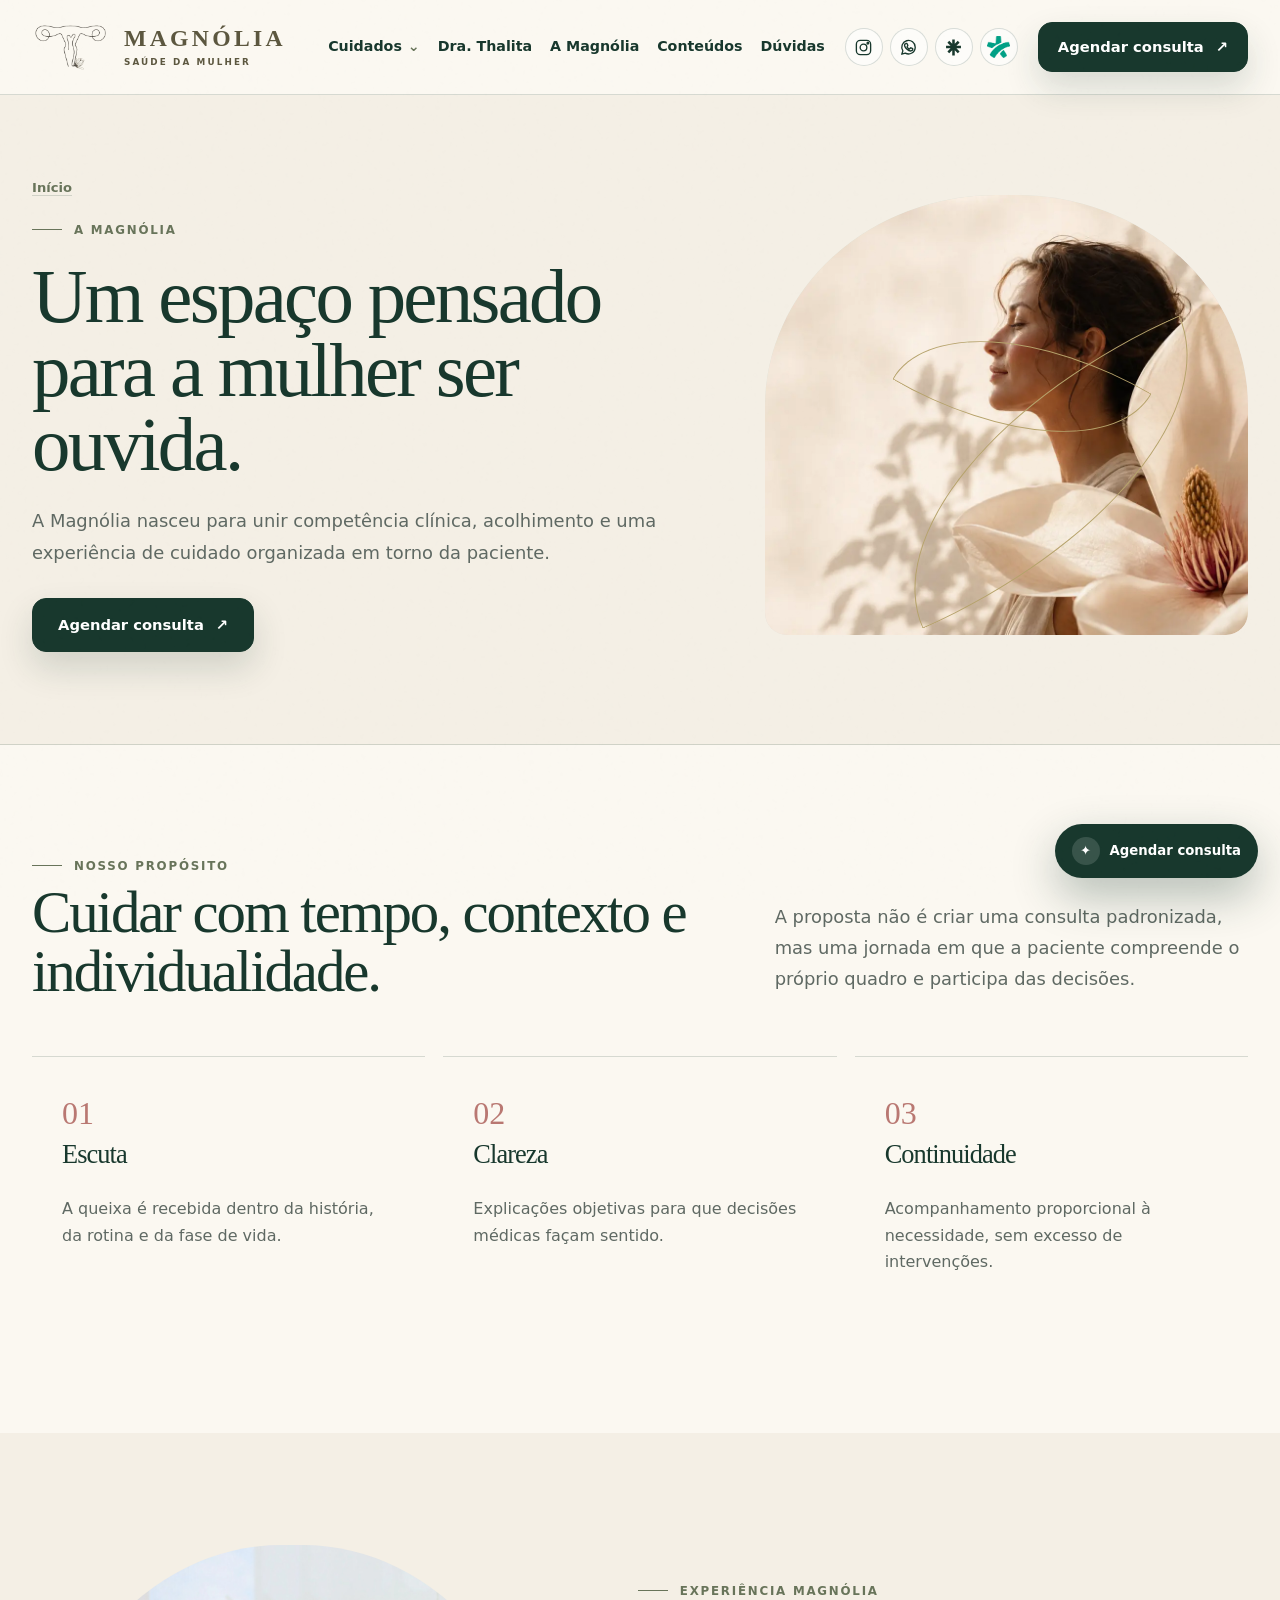
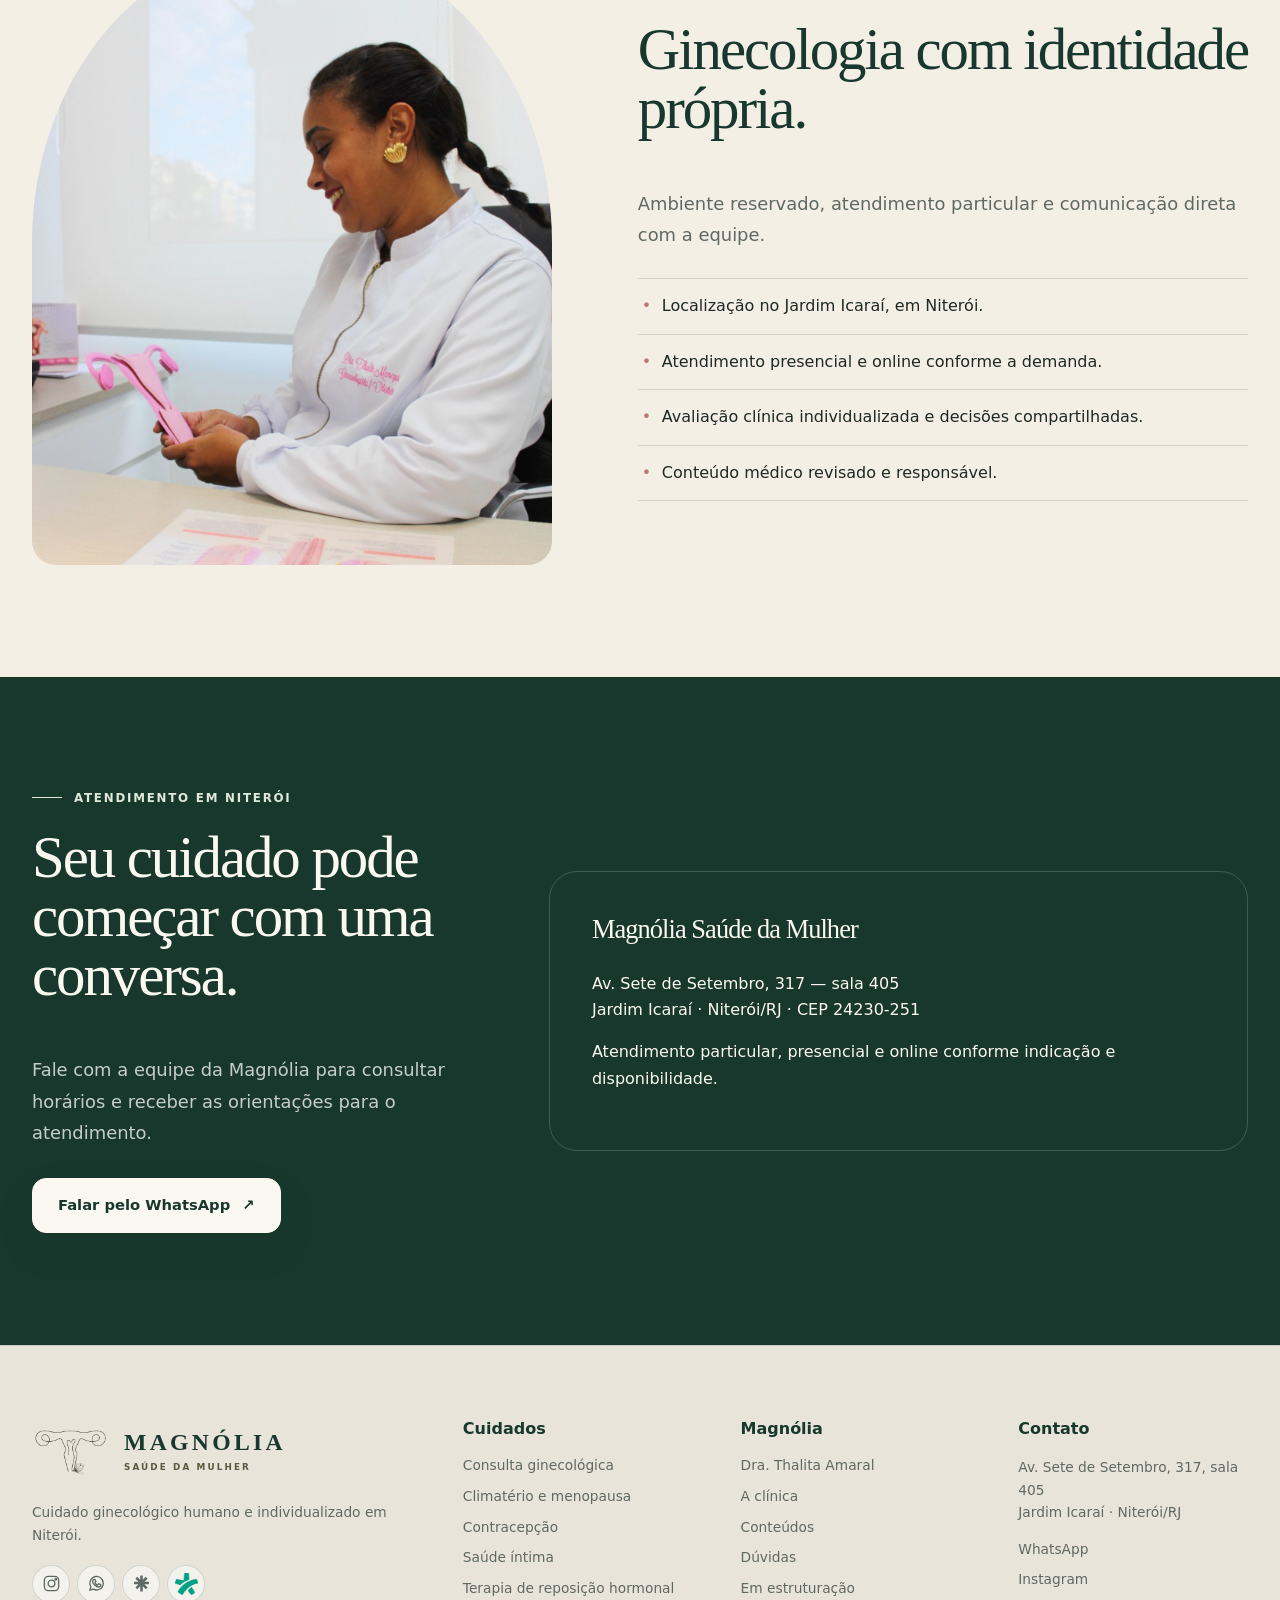
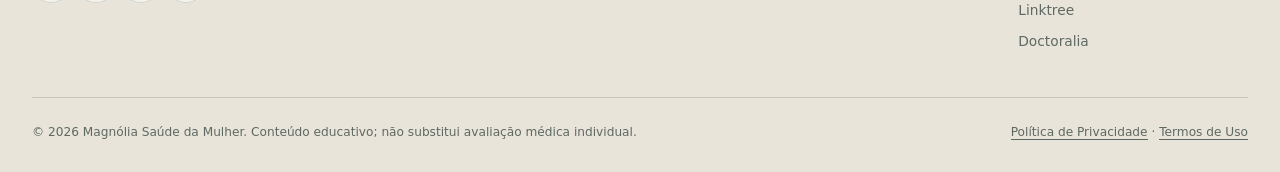
==== commit 23c7ecee: "fix: reposiciona marca e aplica assinatura nas páginas" ====
--- a/a-magnolia/index.html
+++ b/a-magnolia/index.html
@@ -9,7 +9,7 @@
   <meta name="theme-color" content="#18382d">
   <link rel="canonical" href="https://magnoliasdm.com.br/a-magnolia/">
   <link rel="icon" href="/favicon.svg" type="image/svg+xml">
-  <link rel="stylesheet" href="/assets/site.css?v=20260803-2">
+  <link rel="stylesheet" href="/assets/site.css?v=20260803-3">
   
 </head>
 <body>
@@ -70,7 +70,7 @@
         <p class="lead">A Magnólia nasceu para unir competência clínica, acolhimento e uma experiência de cuidado organizada em torno da paciente.</p>
         <div class="actions"><a class="button" href="https://wa.me/5521990368159?text=Ol%C3%A1%2C%20gostaria%20de%20agendar%20uma%20consulta%20com%20a%20Dra.%20Thalita." target="_blank" rel="noopener noreferrer">Agendar consulta <span aria-hidden="true">↗</span></a></div>
       </div>
-      <div class="page-hero-visual" data-reveal><img src="/hero-sensorial.webp" alt="" width="900" height="900"></div>
+      <div class="page-hero-visual page-hero-visual--photo" data-reveal><img src="/hero-sensorial.webp" alt="" width="900" height="900"></div>
     </div>
   </section>
     <section class="section"><div class="shell heading-row"><div><p class="eyebrow">Nosso propósito</p><h2>Cuidar com tempo, contexto e individualidade.</h2></div><p class="lead">A proposta não é criar uma consulta padronizada, mas uma jornada em que a paciente compreende o próprio quadro e participa das decisões.</p></div><div class="shell values-grid"><div class="value-card" data-reveal><span>01</span><h3>Escuta</h3><p class="muted">A queixa é recebida dentro da história, da rotina e da fase de vida.</p></div><div class="value-card" data-reveal><span>02</span><h3>Clareza</h3><p class="muted">Explicações objetivas para que decisões médicas façam sentido.</p></div><div class="value-card" data-reveal><span>03</span><h3>Continuidade</h3><p class="muted">Acompanhamento proporcional à necessidade, sem excesso de intervenções.</p></div></div></section>
@@ -137,6 +137,6 @@
     <div class="shell footer-legal"><span>© <span data-year>2026</span> Magnólia Saúde da Mulher. Conteúdo educativo; não substitui avaliação médica individual.</span><span><a href="/politica-de-privacidade/">Política de Privacidade</a> · <a href="/termos-de-uso/">Termos de Uso</a></span></div>
   </footer>
   <a class="floating-whatsapp" href="https://wa.me/5521990368159?text=Ol%C3%A1%2C%20gostaria%20de%20agendar%20uma%20consulta%20com%20a%20Dra.%20Thalita." target="_blank" rel="noopener noreferrer" aria-label="Agendar consulta pelo WhatsApp"><span>✦</span> Agendar consulta</a>
-<script src="/assets/site.js?v=20260803-2" defer></script>
+<script src="/assets/site.js?v=20260803-3" defer></script>
 </body>
 </html>
--- a/assets/site.css
+++ b/assets/site.css
@@ -82,10 +82,10 @@
   backdrop-filter: blur(18px);
 }
 .nav-bar { min-height: 94px; display: flex; align-items: center; gap: 20px; }
-.brand { width: 238px; min-width: 238px; height: 72px; margin-right: auto; display: flex; align-items: center; gap: 12px; overflow: visible; }
-.brand-symbol { width: 57px; height: 46px; display: grid; place-items: center; overflow: hidden; }
-.brand-symbol img { width: 68px; max-width: none; height: 45px; object-fit: contain; filter: sepia(1) saturate(.55) brightness(.63); }
-.brand-copy { display: grid; line-height: 1; color: #5c573f; }
+.brand { width: 270px; min-width: 270px; height: 72px; margin-right: auto; display: flex; align-items: center; gap: 14px; overflow: visible; }
+.brand-symbol { width: 78px; min-width: 78px; height: 58px; display: grid; place-items: center; overflow: visible; }
+.brand-symbol img { width: 76px; max-width: none; height: 50px; object-fit: contain; filter: sepia(1) saturate(.55) brightness(.63); }
+.brand-copy { min-width: 0; display: grid; line-height: 1; color: #5c573f; white-space: nowrap; }
 .brand-copy strong { font-family: var(--serif); font-size: 1.48rem; font-weight: 600; letter-spacing: .14em; }
 .brand-copy small { margin-top: 8px; font-size: .55rem; font-weight: 800; letter-spacing: .24em; }
 .desktop-nav { display: flex; align-items: center; gap: clamp(14px, 1.4vw, 24px); }
@@ -235,11 +235,13 @@
 .page-hero { padding: 82px 0 92px; overflow: hidden; background: var(--cream); border-bottom: 1px solid var(--line); }
 .page-hero-grid { display: grid; grid-template-columns: 1fr .75fr; gap: 90px; align-items: center; }
 .page-hero h1 { margin-bottom: 24px; }
-.page-hero-visual { position: relative; min-height: 440px; border-radius: 48% 48% 22px 22px; background: linear-gradient(145deg, var(--sage-light), #f3e3dc); }
+.page-hero-visual { position: relative; min-height: 440px; overflow: hidden; border-radius: 48% 48% 22px 22px; background: linear-gradient(145deg, var(--sage-light), #f3e3dc); }
+.page-hero-visual--brand { display: grid; place-items: center; padding: 58px; }
 .page-hero-visual::before, .page-hero-visual::after { content: ""; position: absolute; border: 1px solid var(--gold); border-radius: 100% 0; }
 .page-hero-visual::before { width: 360px; height: 180px; right: 16px; bottom: 72px; transform: rotate(-24deg); }
 .page-hero-visual::after { width: 230px; height: 115px; right: 110px; bottom: 190px; transform: rotate(30deg); }
-.page-hero-visual img { width: 100%; height: 100%; min-height: 440px; object-fit: cover; border-radius: inherit; }
+.page-hero-visual--photo > img { width: 100%; height: 100%; min-height: 440px; object-fit: cover; border-radius: inherit; }
+.page-hero-visual .page-hero-logo { position: relative; z-index: 2; width: min(82%, 360px); height: auto; min-height: 0; object-fit: contain; border-radius: 0; filter: sepia(.18) saturate(.86) contrast(1.05); }
 .breadcrumb { margin-bottom: 22px; color: var(--olive); font-size: .82rem; font-weight: 700; }
 .breadcrumb a { border-bottom: 1px solid var(--line); }
 .service-index { display: grid; grid-template-columns: repeat(2, 1fr); gap: 20px; }
@@ -282,7 +284,7 @@
 
 .site-footer { padding: 70px 0 30px; background: #e8e4d9; border-top: 1px solid var(--line); }
 .footer-grid { display: grid; grid-template-columns: 1.25fr .75fr .75fr .75fr; gap: 48px; }
-.brand--footer { width: 238px; height: 68px; margin: 0; }
+.brand--footer { width: 270px; height: 72px; margin: 0; }
 .footer-grid strong { color: var(--forest); }
 .footer-grid p, .footer-grid a { color: var(--muted); font-size: .86rem; }
 .footer-links { display: grid; gap: 8px; margin-top: 12px; }
@@ -304,7 +306,7 @@
 [data-reveal] { opacity: 0; transform: translateY(22px); transition: opacity .65s ease, transform .65s ease; }
 [data-reveal].is-visible { opacity: 1; transform: none; }
 
-@media (max-width: 1050px) {
+@media (max-width: 1180px) {
   .desktop-nav, .nav-bar > .button, .header-socials { display: none; }
   .mobile-toggle { display: grid; place-items: center; }
   .mobile-panel { position: fixed; inset: 94px 0 auto; padding: 20px 32px 30px; background: var(--paper); border-bottom: 1px solid var(--line); box-shadow: var(--shadow); }
@@ -324,7 +326,9 @@
   .shell { width: min(100% - 36px, 720px); }
   .section { padding: 78px 0; }
   .nav-bar { min-height: 78px; }
-  .brand { width: 218px; min-width: 218px; height: 66px; }
+  .brand { width: 244px; min-width: 244px; height: 66px; gap: 10px; }
+  .brand-symbol { width: 66px; min-width: 66px; height: 52px; }
+  .brand-symbol img { width: 64px; height: 45px; }
   .brand-copy strong { font-size: 1.3rem; }
   .mobile-panel { top: 78px; }
   .hero { min-height: auto; }
@@ -347,9 +351,11 @@
   h2 { font-size: clamp(2.35rem, 12vw, 3.4rem); }
   .hero-art { min-height: 420px; }
   .hero-image-frame { height: 400px; }
-  .brand { width: 206px; min-width: 206px; }
-  .brand-symbol { width: 48px; }
+  .brand { width: 218px; min-width: 218px; }
+  .brand-symbol { width: 58px; min-width: 58px; }
   .brand-copy strong { font-size: 1.16rem; }
+  .brand-copy small { font-size: .48rem; letter-spacing: .2em; }
+  .page-hero-visual--brand { padding: 36px; }
   .doctor-photo { padding-left: 18px; }
   .doctor-photo img { height: 500px; }
   .doctor-note { max-width: 270px; }
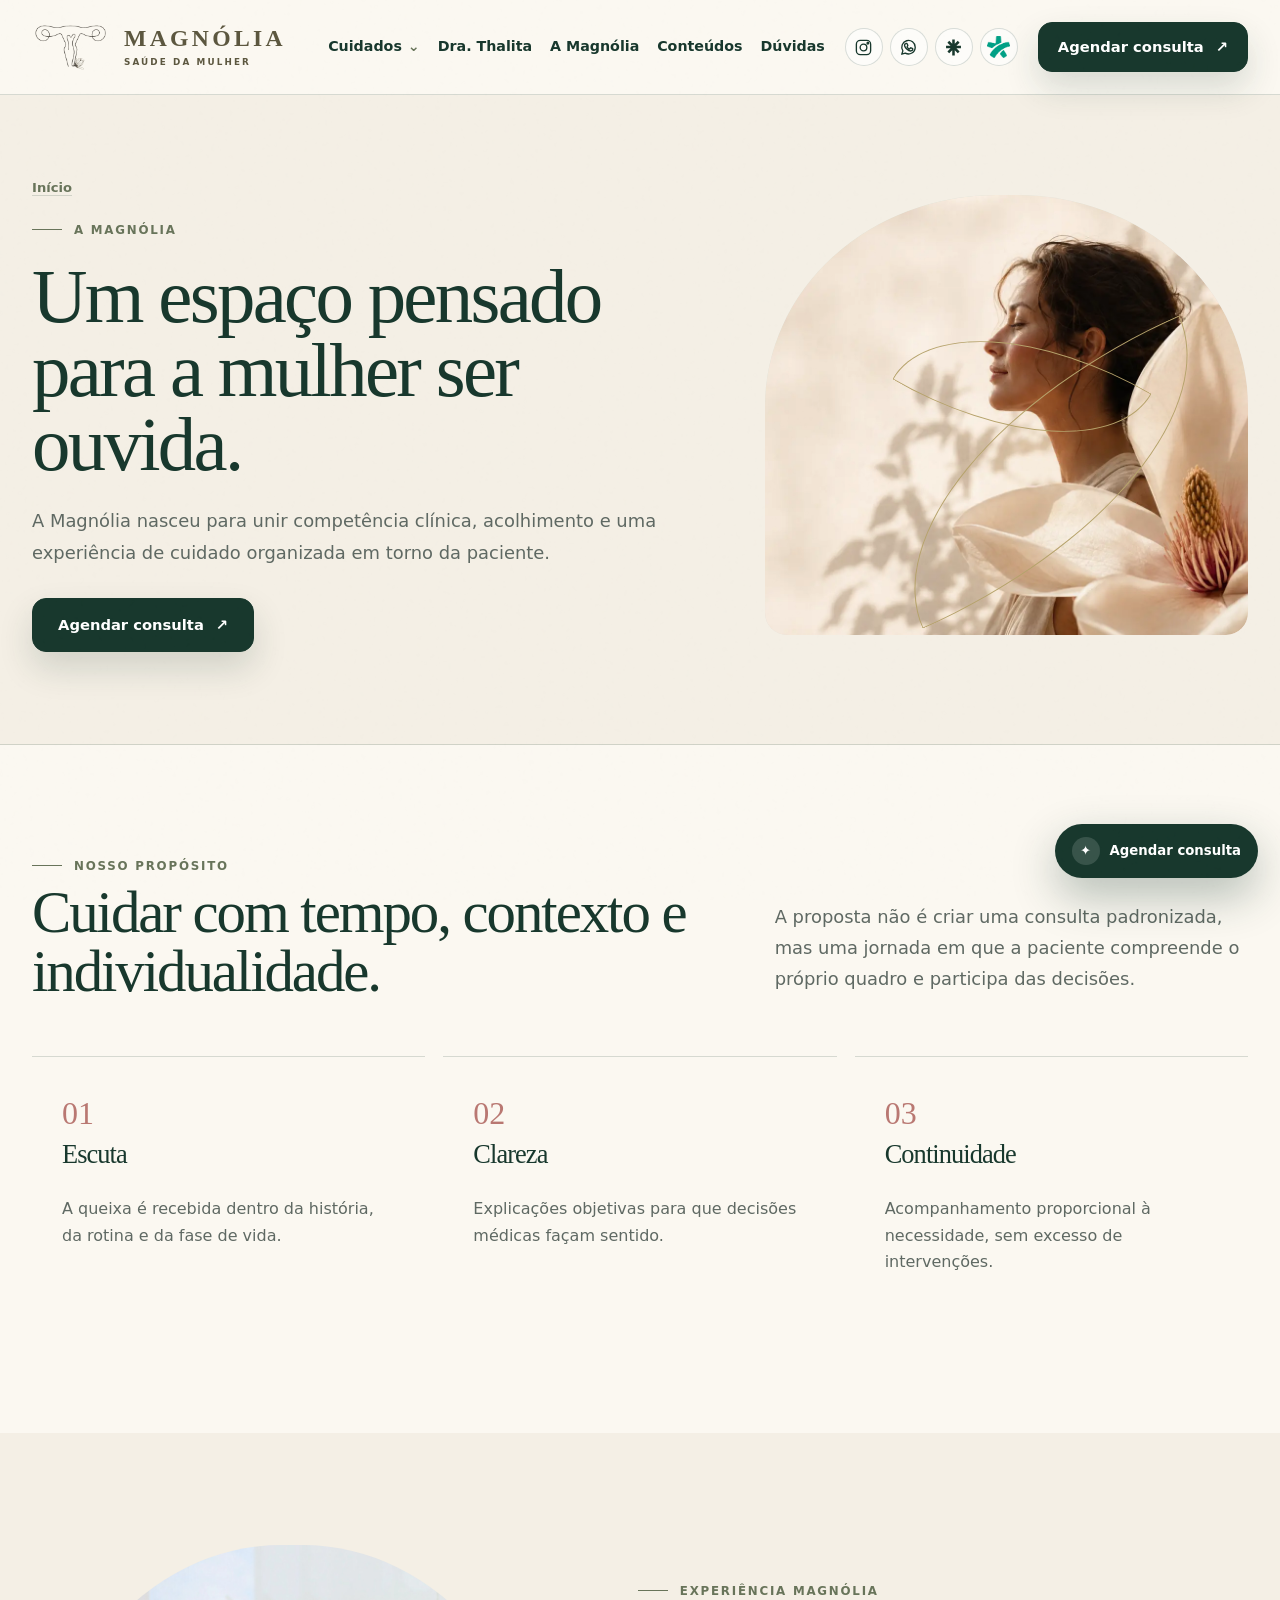
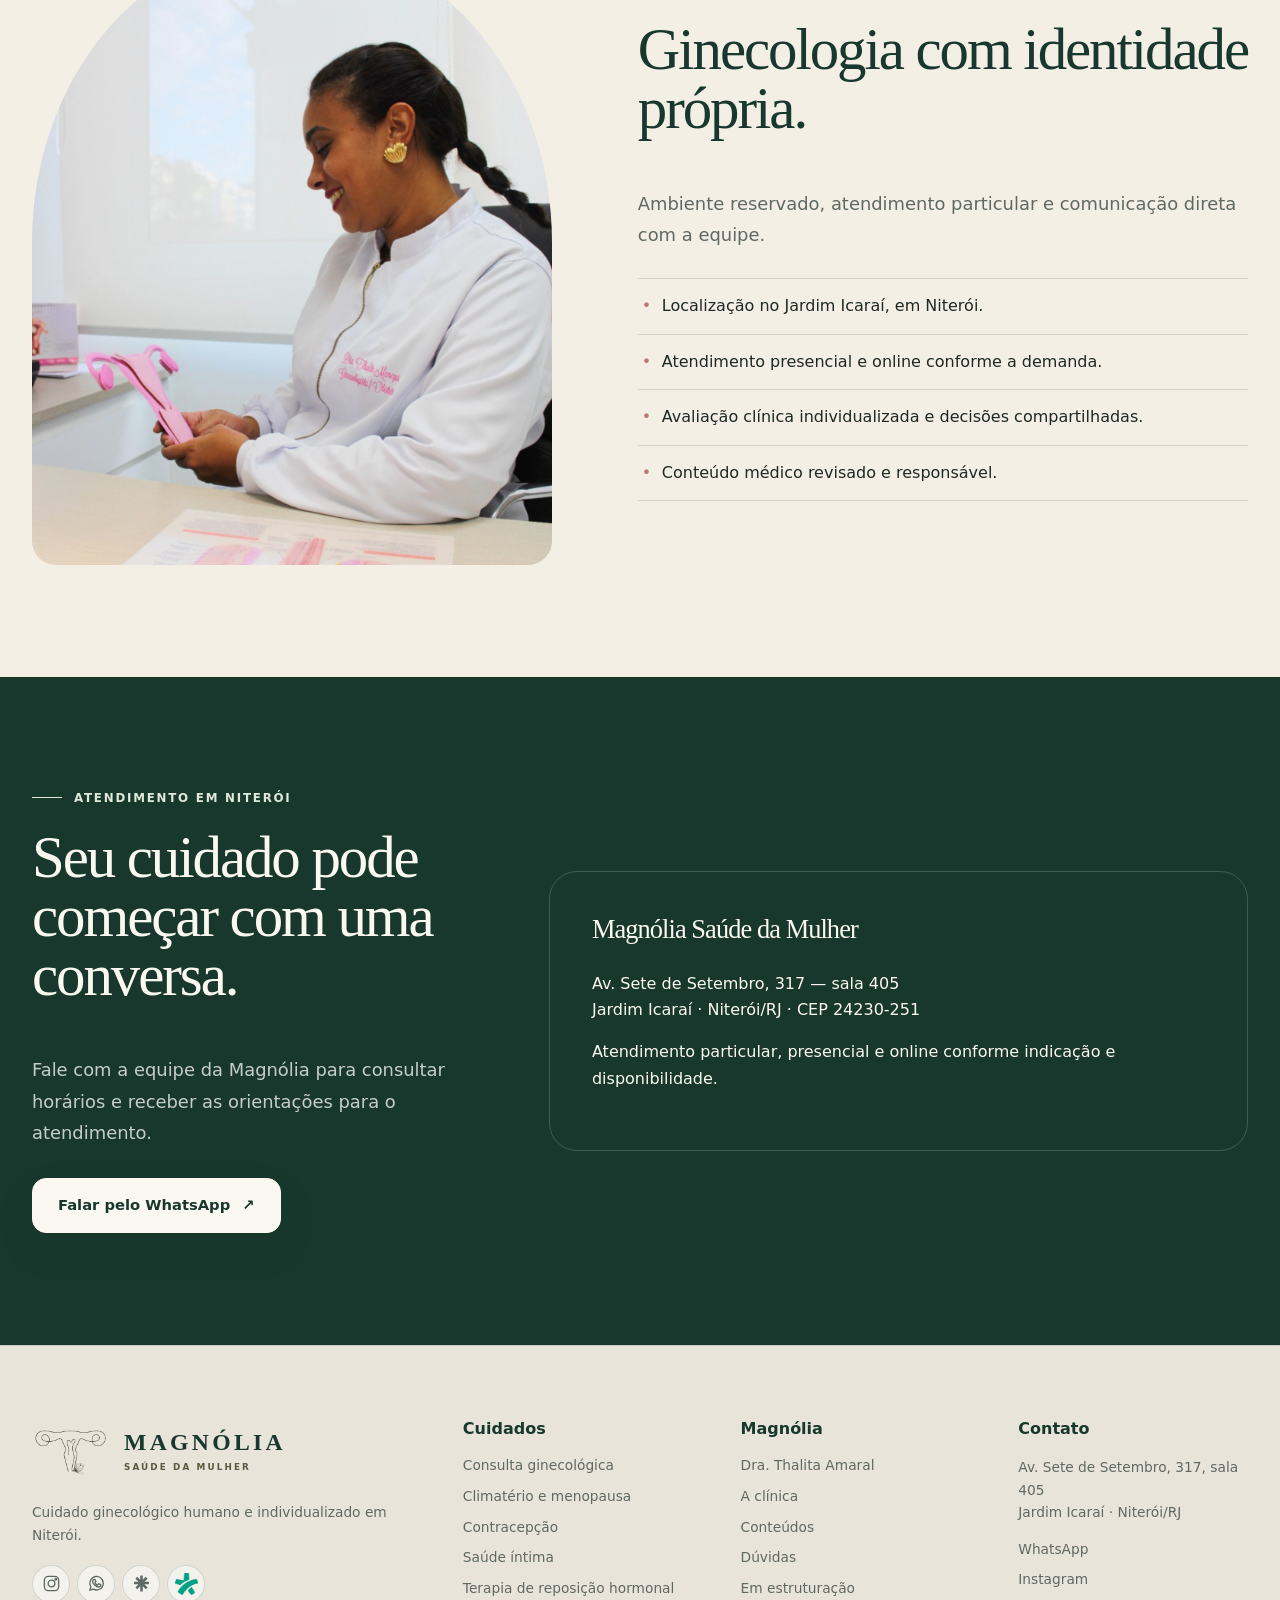
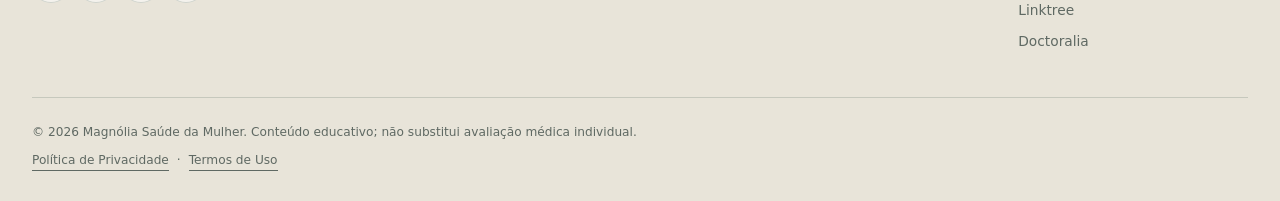
==== commit 879d80d5: "fix: reposiciona links jurídicos no rodapé" ====
--- a/a-magnolia/index.html
+++ b/a-magnolia/index.html
@@ -9,7 +9,7 @@
   <meta name="theme-color" content="#18382d">
   <link rel="canonical" href="https://magnoliasdm.com.br/a-magnolia/">
   <link rel="icon" href="/favicon.svg" type="image/svg+xml">
-  <link rel="stylesheet" href="/assets/site.css?v=20260803-3">
+  <link rel="stylesheet" href="/assets/site.css?v=20260803-4">
   
 </head>
 <body>
@@ -134,9 +134,9 @@
         </div>
       </div>
     </div>
-    <div class="shell footer-legal"><span>© <span data-year>2026</span> Magnólia Saúde da Mulher. Conteúdo educativo; não substitui avaliação médica individual.</span><span><a href="/politica-de-privacidade/">Política de Privacidade</a> · <a href="/termos-de-uso/">Termos de Uso</a></span></div>
+    <div class="shell footer-legal"><span>© <span data-year>2026</span> Magnólia Saúde da Mulher. Conteúdo educativo; não substitui avaliação médica individual.</span><span class="footer-legal-links"><a href="/politica-de-privacidade/">Política de Privacidade</a><span aria-hidden="true">·</span><a href="/termos-de-uso/">Termos de Uso</a></span></div>
   </footer>
   <a class="floating-whatsapp" href="https://wa.me/5521990368159?text=Ol%C3%A1%2C%20gostaria%20de%20agendar%20uma%20consulta%20com%20a%20Dra.%20Thalita." target="_blank" rel="noopener noreferrer" aria-label="Agendar consulta pelo WhatsApp"><span>✦</span> Agendar consulta</a>
-<script src="/assets/site.js?v=20260803-3" defer></script>
+<script src="/assets/site.js?v=20260803-4" defer></script>
 </body>
 </html>
--- a/assets/site.css
+++ b/assets/site.css
@@ -289,7 +289,8 @@
 .footer-grid p, .footer-grid a { color: var(--muted); font-size: .86rem; }
 .footer-links { display: grid; gap: 8px; margin-top: 12px; }
 .footer-socials { margin-top: 18px; }
-.footer-legal { margin-top: 44px; padding-top: 24px; display: flex; justify-content: space-between; gap: 20px; flex-wrap: wrap; border-top: 1px solid var(--line); color: var(--muted); font-size: .76rem; }
+.footer-legal { margin-top: 44px; padding-top: 24px; display: grid; justify-items: start; gap: 8px; border-top: 1px solid var(--line); color: var(--muted); font-size: .76rem; }
+.footer-legal-links { display: flex; align-items: center; gap: 8px; }
 .footer-legal a { border-bottom: 1px solid currentColor; }
 .legal-copy { width: min(880px, calc(100% - 64px)); }
 .legal-copy h2 { margin: 58px 0 18px; font-size: clamp(2rem, 3.2vw, 3rem); }
@@ -360,6 +361,7 @@
   .doctor-photo img { height: 500px; }
   .doctor-note { max-width: 270px; }
   .footer-grid { grid-template-columns: 1fr; }
+  .footer-legal { padding-bottom: 76px; }
   .floating-whatsapp { right: 14px; bottom: 14px; }
 }
 
